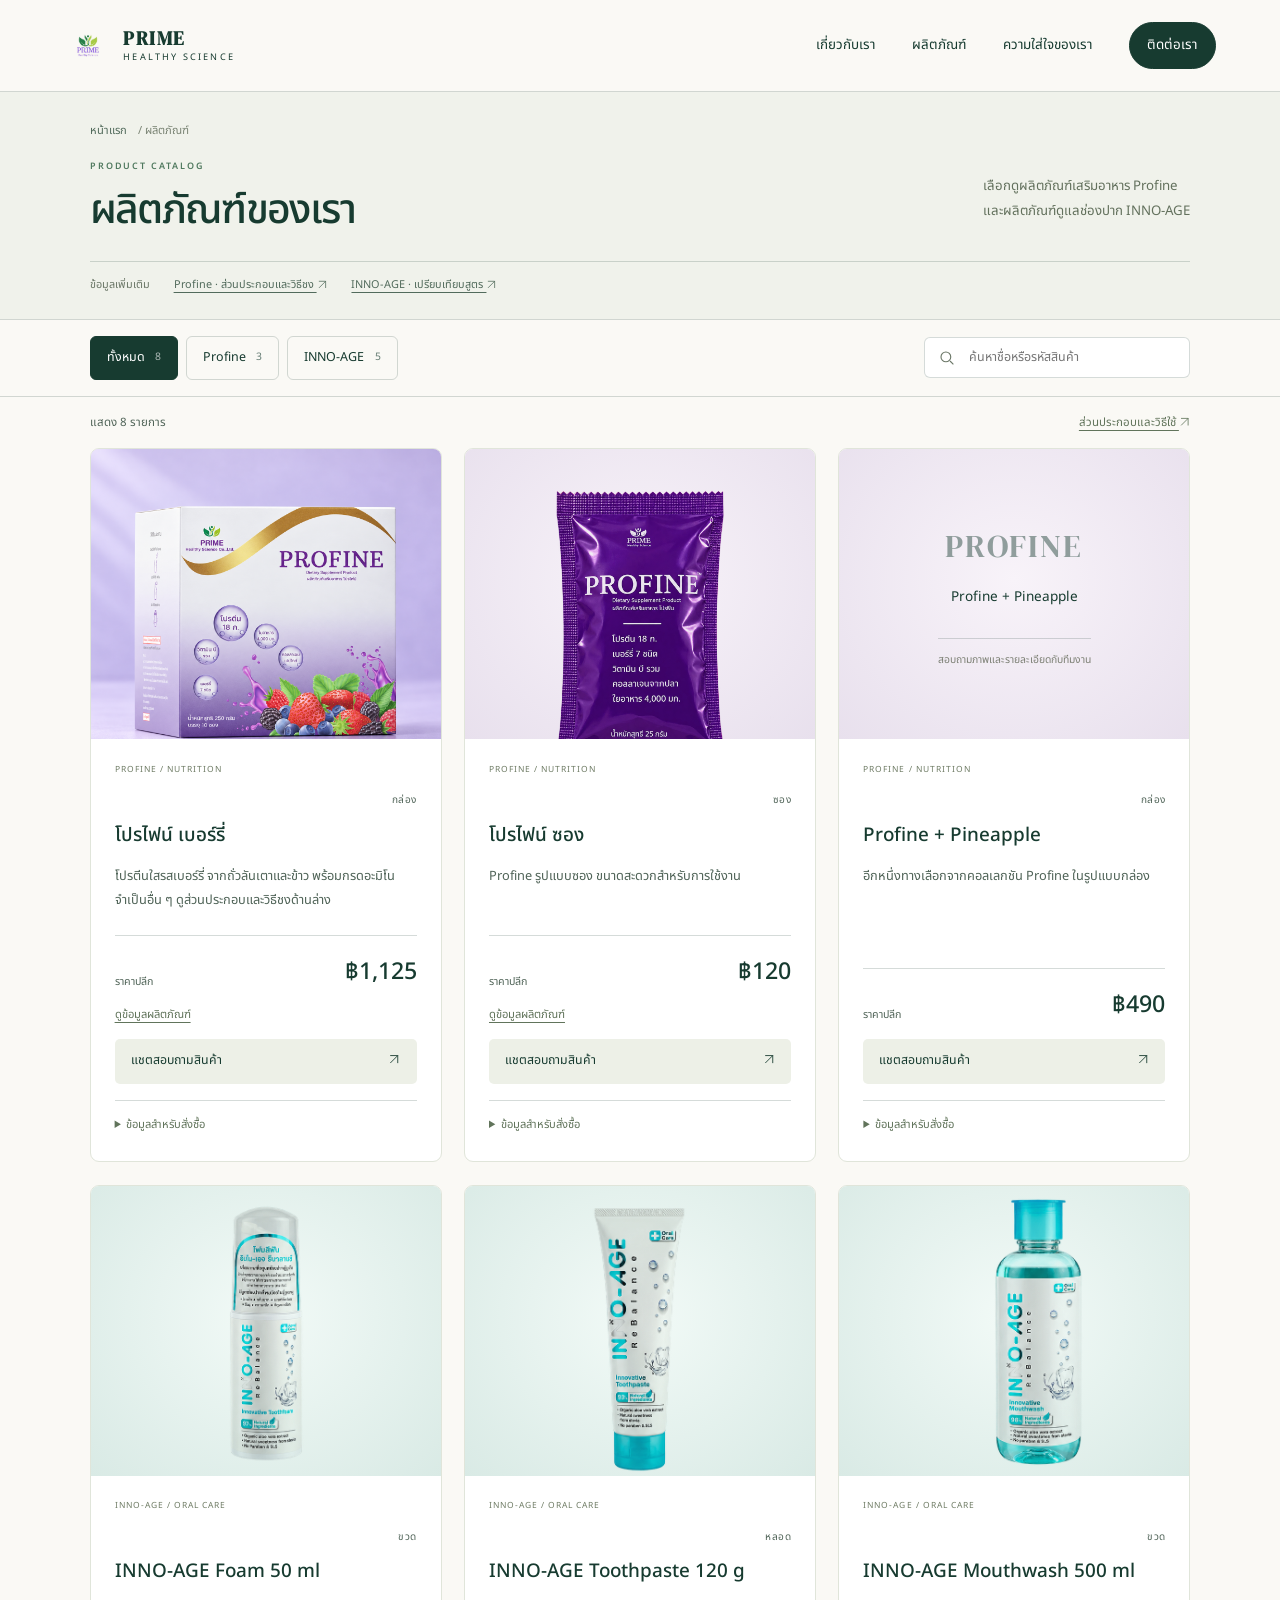
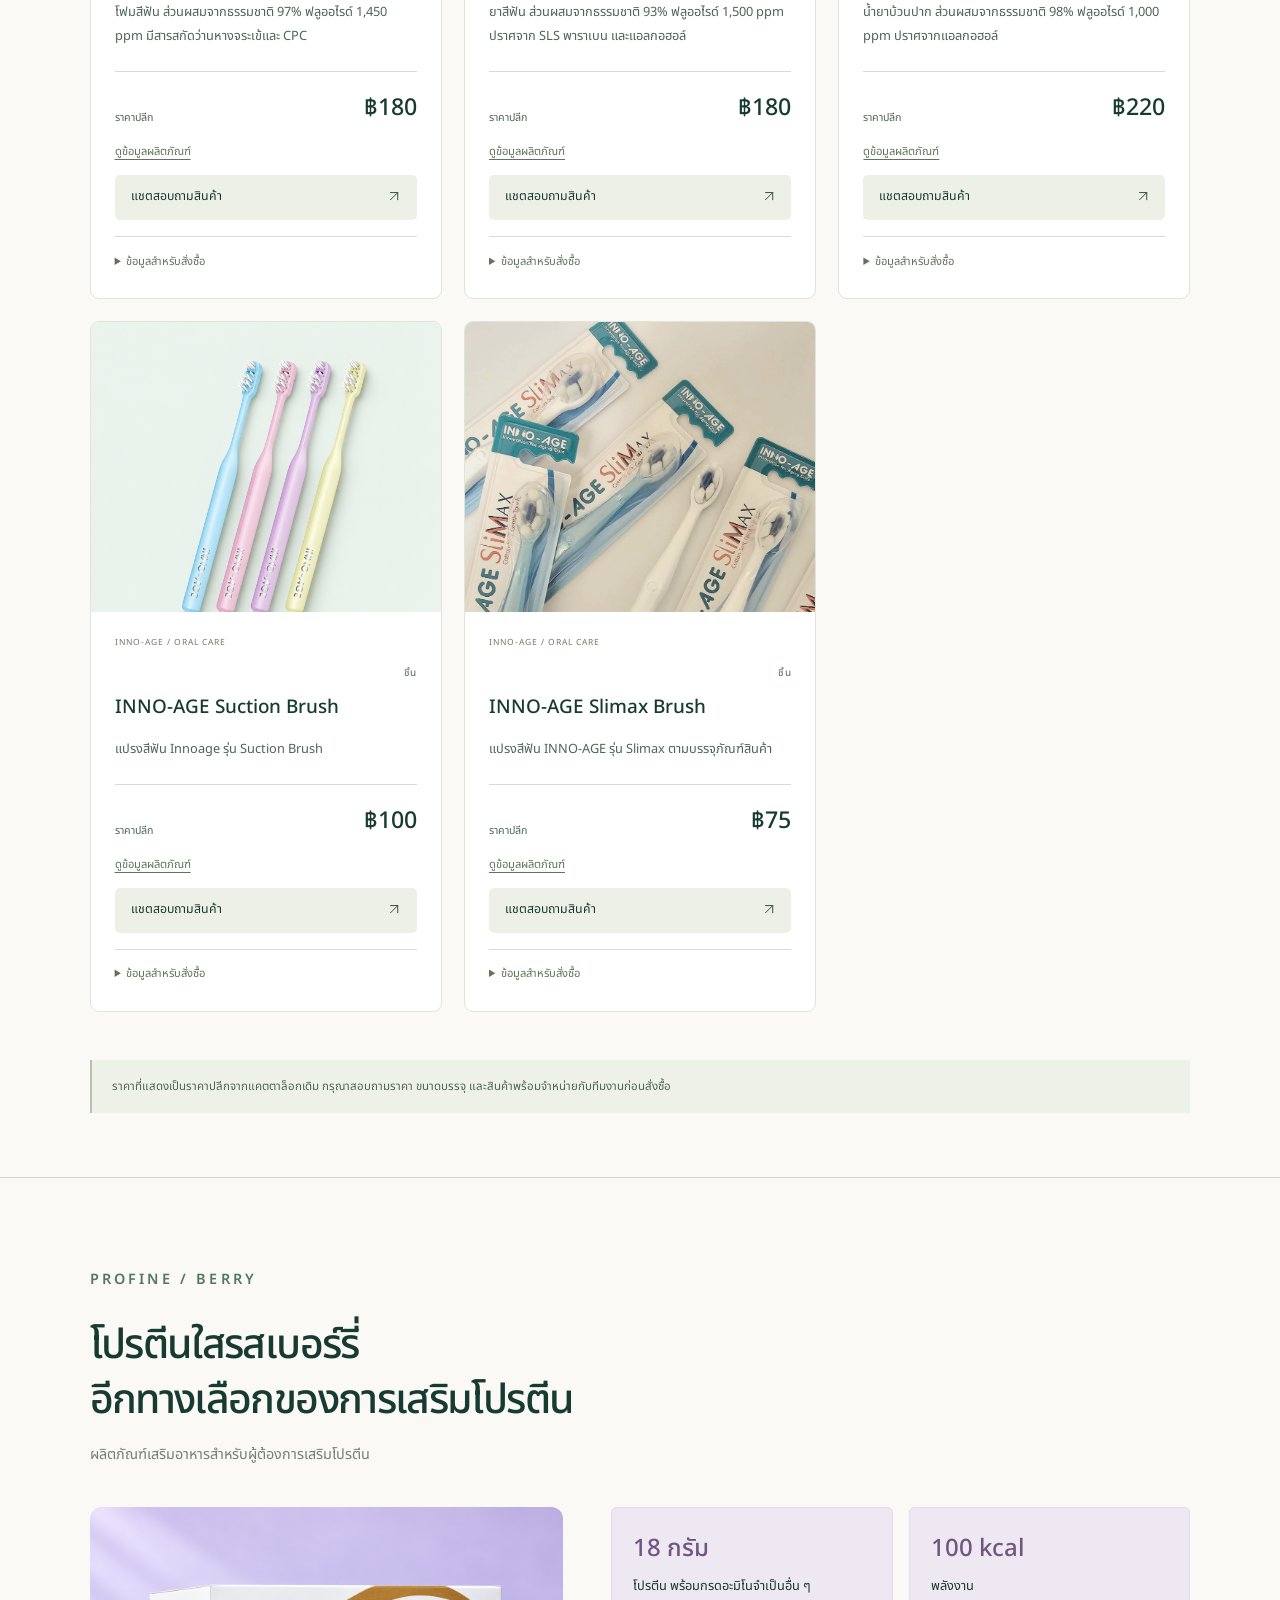
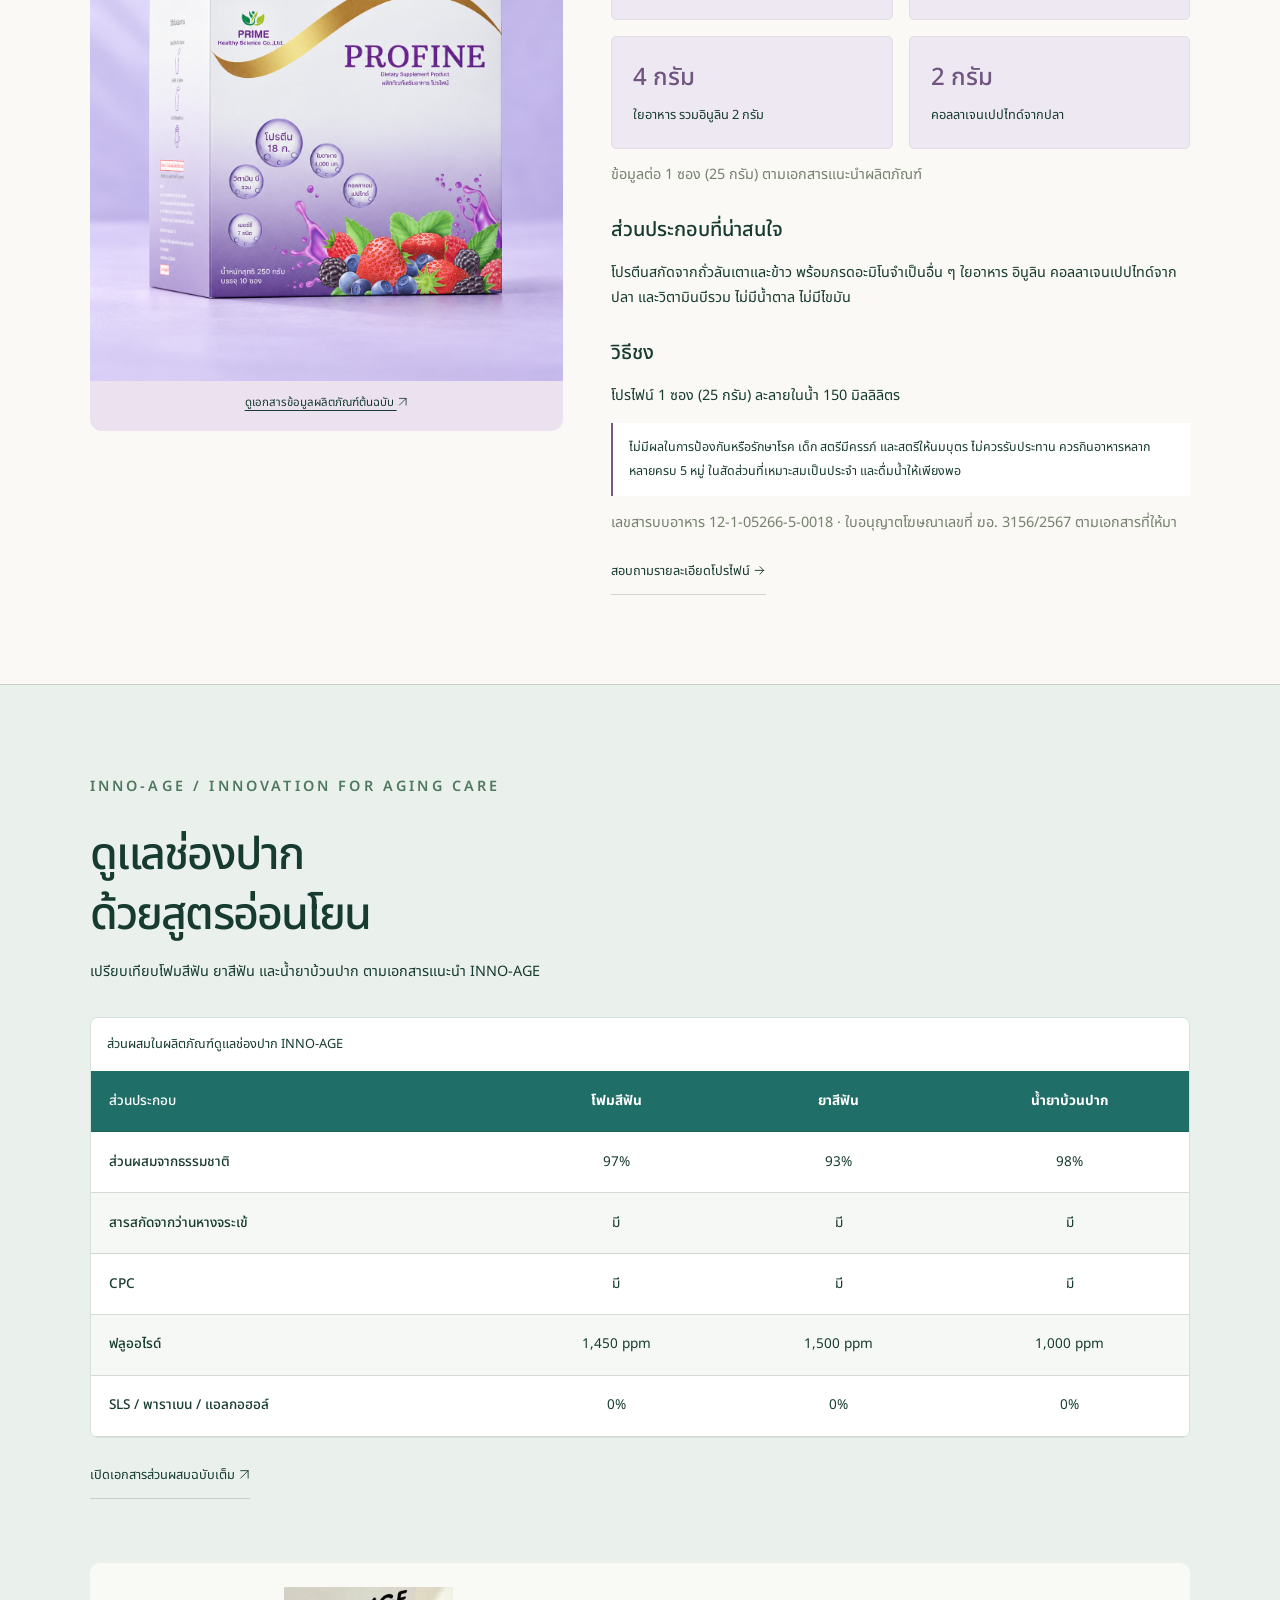
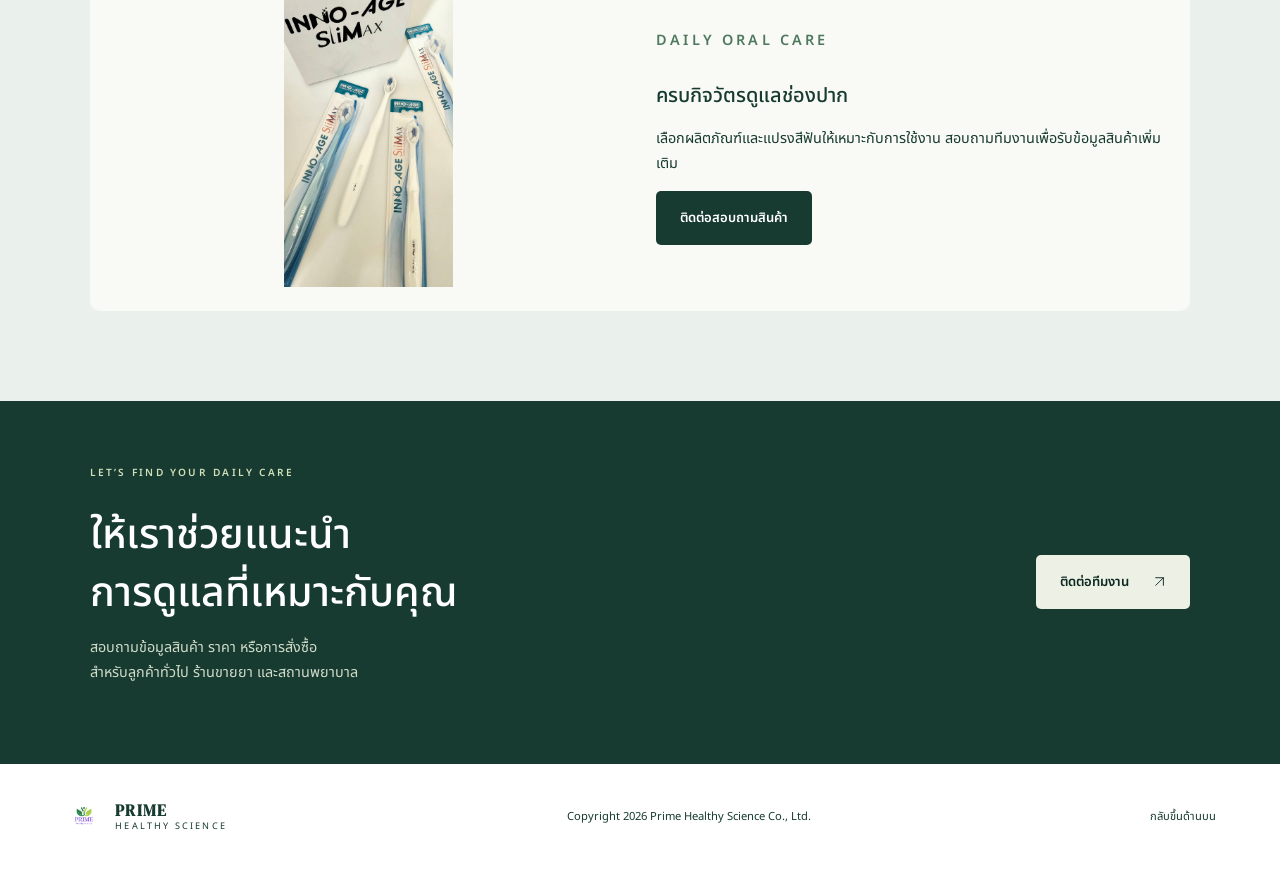
==== products.html @ a835ac8c "Publish Prime Healthy Science static website" ====
<!DOCTYPE html>

<html lang="th"><head><meta charset="utf-8"/><meta content="width=device-width,initial-scale=1" name="viewport"/><meta content="แคตตาล็อกผลิตภัณฑ์ Prime Healthy Science รวม Profine และผลิตภัณฑ์ดูแลช่องปาก Innoage พร้อมราคาปลีก" name="description"/><meta content="index, follow, max-image-preview:large" name="robots"/><meta content="Prime Healthy Science Co., Ltd." name="author"/><meta content="#173b30" name="theme-color"/><meta content="website" property="og:type"/><meta content="th_TH" property="og:locale"/><meta content="Prime Healthy Science" property="og:site_name"/><meta content="ผลิตภัณฑ์ Profine และ Innoage | Prime Healthy Science" property="og:title"/><meta content="เลือกชมผลิตภัณฑ์ Prime Healthy Science ครบทั้งกลุ่มดูแลสุขภาพ Profine และกลุ่มดูแลช่องปาก Innoage" property="og:description"/><meta content="summary" name="twitter:card"/><meta content="ผลิตภัณฑ์ | Prime Healthy Science" name="twitter:title"/><meta content="แคตตาล็อกผลิตภัณฑ์ Profine และ Innoage พร้อมราคาปลีก" name="twitter:description"/><title>ผลิตภัณฑ์ Profine และ Innoage | Prime Healthy Science</title><link href="assets/logo.jpg" rel="icon" type="image/jpeg"/><link href="https://fonts.googleapis.com" rel="preconnect"/><link crossorigin="" href="https://fonts.gstatic.com" rel="preconnect"/><link href="https://fonts.googleapis.com/css2?family=DM+Serif+Display&amp;family=Noto+Sans+Thai:wght@300;400;500;600;700&amp;display=swap" rel="stylesheet"/><link href="styles.css" rel="stylesheet"/><link href="catalog.css" rel="stylesheet"/><link href="content.css" rel="stylesheet"/><script type="application/ld+json">{"@context":"https://schema.org","@type":"ItemList","name":"ผลิตภัณฑ์ Prime Healthy Science","numberOfItems":8,"itemListElement":[{"@type":"ListItem","position":1,"item":{"@type":"Product","name":"โปรไฟน์ เบอร์รี่ / Profine Berry","sku":"PRO001","brand":{"@type":"Brand","name":"Profine"},"offers":{"@type":"Offer","priceCurrency":"THB","price":"1125"}}},{"@type":"ListItem","position":2,"item":{"@type":"Product","name":"โปรไฟน์ ซอง / Profine Sachet","sku":"PRO002","brand":{"@type":"Brand","name":"Profine"},"offers":{"@type":"Offer","priceCurrency":"THB","price":"120"}}},{"@type":"ListItem","position":3,"item":{"@type":"Product","name":"Profine + Pineapple","sku":"PR003","brand":{"@type":"Brand","name":"Profine"},"offers":{"@type":"Offer","priceCurrency":"THB","price":"490"}}},{"@type":"ListItem","position":4,"item":{"@type":"Product","name":"Innoage Foam 50 ml","sku":"INNO01","brand":{"@type":"Brand","name":"Innoage"},"offers":{"@type":"Offer","priceCurrency":"THB","price":"180"}}},{"@type":"ListItem","position":5,"item":{"@type":"Product","name":"Innoage Toothpaste 120 g","sku":"INNO02","brand":{"@type":"Brand","name":"Innoage"},"offers":{"@type":"Offer","priceCurrency":"THB","price":"180"}}},{"@type":"ListItem","position":6,"item":{"@type":"Product","name":"Innoage Mouthwash 500 ml","sku":"INNO03","brand":{"@type":"Brand","name":"Innoage"},"offers":{"@type":"Offer","priceCurrency":"THB","price":"220"}}},{"@type":"ListItem","position":7,"item":{"@type":"Product","name":"Innoage Suction Brush","sku":"INNO04","brand":{"@type":"Brand","name":"Innoage"},"offers":{"@type":"Offer","priceCurrency":"THB","price":"100"}}},{"@type":"ListItem","position":8,"item":{"@type":"Product","name":"Innoage Slimmax Brush","sku":"INNO05","brand":{"@type":"Brand","name":"Innoage"},"offers":{"@type":"Offer","priceCurrency":"THB","price":"75"}}}]}</script><link href="accessibility.css" rel="stylesheet"/><noscript><style>@media(max-width:950px){.site-header{height:auto;position:relative;flex-wrap:wrap;background:var(--ink-2);padding-top:1rem;padding-bottom:1rem}.site-header nav{display:flex;position:static;flex-wrap:wrap;width:100%;gap:1rem;padding:1rem 0;background:none}.menu-button{display:none}}</style></noscript><link href="products-page.css" rel="stylesheet"/></head>
<body class="catalog-page"><a class="skip-link" href="#main">ข้ามไปยังเนื้อหา</a><header class="site-header" id="top"><a aria-label="Prime Healthy Science หน้าแรก" class="brand" href="index.html"><img alt="" height="56" src="assets/logo.jpg" width="56"/><span><strong>PRIME</strong><small>Healthy Science</small></span></a><button aria-controls="main-nav" aria-expanded="false" class="menu-button" type="button"><span></span><span></span><span></span><span class="sr-only">เปิดเมนู</span></button><nav aria-label="เมนูหลัก" id="main-nav"><a href="index.html#about">เกี่ยวกับเรา</a><a aria-current="page" href="products.html">ผลิตภัณฑ์</a><a href="index.html#standards">ความใส่ใจของเรา</a><a class="nav-cta" href="index.html#contact">ติดต่อเรา</a></nav></header>
<main id="main"><section class="catalog-hero catalog-header"><a class="catalog-breadcrumb" href="index.html">หน้าแรก <span>/ ผลิตภัณฑ์</span></a><div class="catalog-title-row"><div><p class="eyebrow green">PRODUCT CATALOG</p><h1>ผลิตภัณฑ์ของเรา</h1></div><p class="catalog-header-description">เลือกดูผลิตภัณฑ์เสริมอาหาร Profine<br/>และผลิตภัณฑ์ดูแลช่องปาก INNO-AGE</p></div><div class="catalog-quick-links"><span>ข้อมูลเพิ่มเติม</span><a href="#profine-details">Profine · ส่วนประกอบและวิธีชง <svg aria-hidden="true" class="ui-icon" fill="none" focusable="false" height="18" stroke="currentColor" stroke-linecap="round" stroke-linejoin="round" stroke-width="1.7" viewbox="0 0 24 24" width="18"><path d="M5 19 19 5M5 5h14v14"></path></svg></a><a href="#oral-details">INNO-AGE · เปรียบเทียบสูตร <svg aria-hidden="true" class="ui-icon" fill="none" focusable="false" height="18" stroke="currentColor" stroke-linecap="round" stroke-linejoin="round" stroke-width="1.7" viewbox="0 0 24 24" width="18"><path d="M5 19 19 5M5 5h14v14"></path></svg></a></div></section>
<div aria-label="ตัวกรองสินค้า" class="catalog-tools" id="catalog" role="region"><div aria-label="เลือกกลุ่มผลิตภัณฑ์" class="filters"><button aria-pressed="true" class="filter active" data-filter="all" type="button">ทั้งหมด <span>8</span></button><button aria-pressed="false" class="filter" data-filter="wellness" type="button">Profine <span>3</span></button><button aria-pressed="false" class="filter" data-filter="oral" type="button">INNO-AGE <span>5</span></button></div><label class="catalog-search"><span class="sr-only">ค้นหาชื่อสินค้าหรือรหัสสินค้า</span><svg aria-hidden="true" fill="none" height="18" stroke="currentColor" stroke-width="1.5" viewbox="0 0 24 24" width="18"><circle cx="10.5" cy="10.5" r="6.5"></circle><path d="m16 16 4.5 4.5"></path></svg><input autocomplete="off" id="product-search" placeholder="ค้นหาชื่อหรือรหัสสินค้า" type="search"/></label></div><p class="catalog-results"><span aria-atomic="true" aria-live="polite" class="product-count">แสดง 8 รายการ</span><a href="#profine-details">ส่วนประกอบและวิธีใช้ <svg aria-hidden="true" class="ui-icon" fill="none" focusable="false" height="18" stroke="currentColor" stroke-linecap="round" stroke-linejoin="round" stroke-width="1.7" viewbox="0 0 24 24" width="18"><path d="M5 19 19 5M5 5h14v14"></path></svg></a></p>
<section aria-label="รายการสินค้า" class="catalog-grid" id="product-list"><article class="product-card reveal" data-category="wellness" data-search="PRO001 โปรไฟน์ เบอร์รี่ โปรตีนใสรสเบอร์รี่ จากถั่วลันเตาและข้าว พร้อมกรดอะมิโนจำเป็นอื่น ๆ ดูส่วนประกอบและวิธีชงด้านล่าง โปรไฟน์ เบอร์รี่"><div class="catalog-visual profine-box-photo"><img alt="กล่องโปรไฟน์รสเบอร์รี่" height="1254" loading="lazy" src="assets/profine-editorial-v3.png" width="1254"/></div><div class="product-info"><p class="product-family">PROFINE / NUTRITION</p><div class="product-meta"><span>กล่อง</span></div><h2>โปรไฟน์ เบอร์รี่</h2><p>โปรตีนใสรสเบอร์รี่ จากถั่วลันเตาและข้าว พร้อมกรดอะมิโนจำเป็นอื่น ๆ ดูส่วนประกอบและวิธีชงด้านล่าง</p><div class="product-bottom"><span>ราคาปลีก</span><strong>฿1,125</strong></div><a aria-label="ดูข้อมูล โปรไฟน์ เบอร์รี่" class="product-details-link" href="#profine-details">ดูข้อมูลผลิตภัณฑ์</a><a aria-label="แชตสอบถาม โปรไฟน์ เบอร์รี่ เปิดในแท็บใหม่" class="product-inquiry" href="https://m.me/61555397284575?ref=PRO001" rel="noopener noreferrer" target="_blank">แชตสอบถามสินค้า<span aria-hidden="true"><svg aria-hidden="true" class="ui-icon" fill="none" focusable="false" height="18" stroke="currentColor" stroke-linecap="round" stroke-linejoin="round" stroke-width="1.7" viewbox="0 0 24 24" width="18"><path d="M5 19 19 5M5 5h14v14"></path></svg></span></a><details class="product-order-reference"><summary>ข้อมูลสำหรับสั่งซื้อ</summary><p>รหัสสินค้า: <strong>PRO001</strong></p></details></div></article>
<article class="product-card reveal" data-category="wellness" data-search="PRO002 โปรไฟน์ ซอง Profine รูปแบบซอง ขนาดสะดวกสำหรับการใช้งาน โปรไฟน์ เบอร์รี่"><div class="catalog-visual sachet-photo"><img alt="โปรไฟน์รสเบอร์รี่ แบบซองสีม่วง" decoding="async" height="1254" loading="lazy" src="assets/profine-sachet-v1.png" width="1254"/></div><div class="product-info"><p class="product-family">PROFINE / NUTRITION</p><div class="product-meta"><span>ซอง</span></div><h2>โปรไฟน์ ซอง</h2><p>Profine รูปแบบซอง ขนาดสะดวกสำหรับการใช้งาน</p><div class="product-bottom"><span>ราคาปลีก</span><strong>฿120</strong></div><a aria-label="ดูข้อมูล โปรไฟน์ ซอง" class="product-details-link" href="#profine-details">ดูข้อมูลผลิตภัณฑ์</a><a aria-label="แชตสอบถาม โปรไฟน์ ซอง เปิดในแท็บใหม่" class="product-inquiry" href="https://m.me/61555397284575?ref=PRO002" rel="noopener noreferrer" target="_blank">แชตสอบถามสินค้า<span aria-hidden="true"><svg aria-hidden="true" class="ui-icon" fill="none" focusable="false" height="18" stroke="currentColor" stroke-linecap="round" stroke-linejoin="round" stroke-width="1.7" viewbox="0 0 24 24" width="18"><path d="M5 19 19 5M5 5h14v14"></path></svg></span></a><details class="product-order-reference"><summary>ข้อมูลสำหรับสั่งซื้อ</summary><p>รหัสสินค้า: <strong>PRO002</strong></p></details></div></article>
<article class="product-card reveal" data-category="wellness" data-search="PR003 Profine + Pineapple อีกหนึ่งทางเลือกจากคอลเลกชัน Profine ในรูปแบบกล่อง โปรไฟน์ เบอร์รี่"><div class="catalog-visual unpictured berry-stage"><span class="unpictured-brand">PROFINE</span><span class="unpictured-name">Profine + Pineapple</span><span class="unpictured-note">สอบถามภาพและรายละเอียดกับทีมงาน</span></div><div class="product-info"><p class="product-family">PROFINE / NUTRITION</p><div class="product-meta"><span>กล่อง</span></div><h2>Profine + Pineapple</h2><p>อีกหนึ่งทางเลือกจากคอลเลกชัน Profine ในรูปแบบกล่อง</p><div class="product-bottom"><span>ราคาปลีก</span><strong>฿490</strong></div><a aria-label="แชตสอบถาม Profine + Pineapple เปิดในแท็บใหม่" class="product-inquiry" href="https://m.me/61555397284575?ref=PR003" rel="noopener noreferrer" target="_blank">แชตสอบถามสินค้า<span aria-hidden="true"><svg aria-hidden="true" class="ui-icon" fill="none" focusable="false" height="18" stroke="currentColor" stroke-linecap="round" stroke-linejoin="round" stroke-width="1.7" viewbox="0 0 24 24" width="18"><path d="M5 19 19 5M5 5h14v14"></path></svg></span></a><details class="product-order-reference"><summary>ข้อมูลสำหรับสั่งซื้อ</summary><p>รหัสสินค้า: <strong>PR003</strong></p></details></div></article>
<article class="product-card reveal" data-category="oral" data-search="INNO01 INNO-AGE Foam 50 ml โฟมสีฟัน ส่วนผสมจากธรรมชาติ 97% ฟลูออไรด์ 1,450 ppm มีสารสกัดว่านหางจระเข้และ CPC อินโน เอจ ดูแลช่องปาก"><div class="catalog-visual clean-product oral-stage"><div aria-label="INNO-AGE Foam 50 ml" class="sheet-product sheet-foam" role="img"></div></div><div class="product-info"><p class="product-family">INNO-AGE / ORAL CARE</p><div class="product-meta"><span>ขวด</span></div><h2>INNO-AGE Foam 50 ml</h2><p>โฟมสีฟัน ส่วนผสมจากธรรมชาติ 97% ฟลูออไรด์ 1,450 ppm มีสารสกัดว่านหางจระเข้และ CPC</p><div class="product-bottom"><span>ราคาปลีก</span><strong>฿180</strong></div><a aria-label="ดูข้อมูล INNO-AGE Foam 50 ml" class="product-details-link" href="#oral-details">ดูข้อมูลผลิตภัณฑ์</a><a aria-label="แชตสอบถาม INNO-AGE Foam 50 ml เปิดในแท็บใหม่" class="product-inquiry" href="https://m.me/61555397284575?ref=INNO01" rel="noopener noreferrer" target="_blank">แชตสอบถามสินค้า<span aria-hidden="true"><svg aria-hidden="true" class="ui-icon" fill="none" focusable="false" height="18" stroke="currentColor" stroke-linecap="round" stroke-linejoin="round" stroke-width="1.7" viewbox="0 0 24 24" width="18"><path d="M5 19 19 5M5 5h14v14"></path></svg></span></a><details class="product-order-reference"><summary>ข้อมูลสำหรับสั่งซื้อ</summary><p>รหัสสินค้า: <strong>INNO01</strong></p></details></div></article>
<article class="product-card reveal" data-category="oral" data-search="INNO02 INNO-AGE Toothpaste 120 g ยาสีฟัน ส่วนผสมจากธรรมชาติ 93% ฟลูออไรด์ 1,500 ppm ปราศจาก SLS พาราเบน และแอลกอฮอล์ อินโน เอจ ดูแลช่องปาก"><div class="catalog-visual clean-product oral-stage"><div aria-label="INNO-AGE Toothpaste 120 g" class="sheet-product sheet-toothpaste" role="img"></div></div><div class="product-info"><p class="product-family">INNO-AGE / ORAL CARE</p><div class="product-meta"><span>หลอด</span></div><h2>INNO-AGE Toothpaste 120 g</h2><p>ยาสีฟัน ส่วนผสมจากธรรมชาติ 93% ฟลูออไรด์ 1,500 ppm ปราศจาก SLS พาราเบน และแอลกอฮอล์</p><div class="product-bottom"><span>ราคาปลีก</span><strong>฿180</strong></div><a aria-label="ดูข้อมูล INNO-AGE Toothpaste 120 g" class="product-details-link" href="#oral-details">ดูข้อมูลผลิตภัณฑ์</a><a aria-label="แชตสอบถาม INNO-AGE Toothpaste 120 g เปิดในแท็บใหม่" class="product-inquiry" href="https://m.me/61555397284575?ref=INNO02" rel="noopener noreferrer" target="_blank">แชตสอบถามสินค้า<span aria-hidden="true"><svg aria-hidden="true" class="ui-icon" fill="none" focusable="false" height="18" stroke="currentColor" stroke-linecap="round" stroke-linejoin="round" stroke-width="1.7" viewbox="0 0 24 24" width="18"><path d="M5 19 19 5M5 5h14v14"></path></svg></span></a><details class="product-order-reference"><summary>ข้อมูลสำหรับสั่งซื้อ</summary><p>รหัสสินค้า: <strong>INNO02</strong></p></details></div></article>
<article class="product-card reveal" data-category="oral" data-search="INNO03 INNO-AGE Mouthwash 500 ml น้ำยาบ้วนปาก ส่วนผสมจากธรรมชาติ 98% ฟลูออไรด์ 1,000 ppm ปราศจากแอลกอฮอล์ อินโน เอจ ดูแลช่องปาก"><div class="catalog-visual clean-product oral-stage"><div aria-label="INNO-AGE Mouthwash 500 ml" class="sheet-product sheet-mouthwash" role="img"></div></div><div class="product-info"><p class="product-family">INNO-AGE / ORAL CARE</p><div class="product-meta"><span>ขวด</span></div><h2>INNO-AGE Mouthwash 500 ml</h2><p>น้ำยาบ้วนปาก ส่วนผสมจากธรรมชาติ 98% ฟลูออไรด์ 1,000 ppm ปราศจากแอลกอฮอล์</p><div class="product-bottom"><span>ราคาปลีก</span><strong>฿220</strong></div><a aria-label="ดูข้อมูล INNO-AGE Mouthwash 500 ml" class="product-details-link" href="#oral-details">ดูข้อมูลผลิตภัณฑ์</a><a aria-label="แชตสอบถาม INNO-AGE Mouthwash 500 ml เปิดในแท็บใหม่" class="product-inquiry" href="https://m.me/61555397284575?ref=INNO03" rel="noopener noreferrer" target="_blank">แชตสอบถามสินค้า<span aria-hidden="true"><svg aria-hidden="true" class="ui-icon" fill="none" focusable="false" height="18" stroke="currentColor" stroke-linecap="round" stroke-linejoin="round" stroke-width="1.7" viewbox="0 0 24 24" width="18"><path d="M5 19 19 5M5 5h14v14"></path></svg></span></a><details class="product-order-reference"><summary>ข้อมูลสำหรับสั่งซื้อ</summary><p>รหัสสินค้า: <strong>INNO03</strong></p></details></div></article>
<article class="product-card reveal" data-category="oral" data-search="INNO04 Innoage Suction Brush แปรงสีฟัน Innoage รุ่น Suction Brush อินโน เอจ ดูแลช่องปาก"><div class="catalog-visual suction-photo"><img alt="แปรงสีฟัน INNO-AGE Suction Brush สีฟ้า ชมพู ม่วง และเหลือง" decoding="async" height="1254" loading="lazy" src="assets/innoage-suction-toothbrush-v3.png" width="1254"/></div><div class="product-info"><p class="product-family">INNO-AGE / ORAL CARE</p><div class="product-meta"><span>ชิ้น</span></div><h2>INNO-AGE Suction Brush</h2><p>แปรงสีฟัน Innoage รุ่น Suction Brush</p><div class="product-bottom"><span>ราคาปลีก</span><strong>฿100</strong></div><a aria-label="ดูข้อมูล Innoage Suction Brush" class="product-details-link" href="#oral-details">ดูข้อมูลผลิตภัณฑ์</a><a aria-label="แชตสอบถาม INNO-AGE Suction Brush เปิดในแท็บใหม่" class="product-inquiry" href="https://m.me/61555397284575?ref=INNO04" rel="noopener noreferrer" target="_blank">แชตสอบถามสินค้า<span aria-hidden="true"><svg aria-hidden="true" class="ui-icon" fill="none" focusable="false" height="18" stroke="currentColor" stroke-linecap="round" stroke-linejoin="round" stroke-width="1.7" viewbox="0 0 24 24" width="18"><path d="M5 19 19 5M5 5h14v14"></path></svg></span></a><details class="product-order-reference"><summary>ข้อมูลสำหรับสั่งซื้อ</summary><p>รหัสสินค้า: <strong>INNO04</strong></p></details></div></article>
<article class="product-card reveal" data-category="oral" data-search="INNO05 INNO-AGE Slimax Brush แปรงสีฟัน INNO-AGE รุ่น Slimax ตามบรรจุภัณฑ์สินค้า อินโน เอจ ดูแลช่องปาก"><div class="catalog-visual brush-photo"><img alt="บรรจุภัณฑ์แปรงสีฟัน INNO-AGE Slimax" loading="lazy" src="assets/5993.jpg"/></div><div class="product-info"><p class="product-family">INNO-AGE / ORAL CARE</p><div class="product-meta"><span>ชิ้น</span></div><h2 id="slimax">INNO-AGE Slimax Brush</h2><p>แปรงสีฟัน INNO-AGE รุ่น Slimax ตามบรรจุภัณฑ์สินค้า</p><div class="product-bottom"><span>ราคาปลีก</span><strong>฿75</strong></div><a aria-label="ดูข้อมูล INNO-AGE Slimax Brush" class="product-details-link" href="#oral-details">ดูข้อมูลผลิตภัณฑ์</a><a aria-label="แชตสอบถาม INNO-AGE Slimax Brush เปิดในแท็บใหม่" class="product-inquiry" href="https://m.me/61555397284575?ref=INNO05" rel="noopener noreferrer" target="_blank">แชตสอบถามสินค้า<span aria-hidden="true"><svg aria-hidden="true" class="ui-icon" fill="none" focusable="false" height="18" stroke="currentColor" stroke-linecap="round" stroke-linejoin="round" stroke-width="1.7" viewbox="0 0 24 24" width="18"><path d="M5 19 19 5M5 5h14v14"></path></svg></span></a><details class="product-order-reference"><summary>ข้อมูลสำหรับสั่งซื้อ</summary><p>รหัสสินค้า: <strong>INNO05</strong></p></details></div></article></section><div class="catalog-empty" hidden=""><h2>ไม่พบสินค้าที่ค้นหา</h2><p>ลองค้นหาด้วยชื่อสินค้า รหัสสินค้า หรือเลือกกลุ่มอื่น</p><button class="button primary" id="reset-products" type="button">ดูสินค้าทั้งหมด</button></div><p class="catalog-note">ราคาที่แสดงเป็นราคาปลีกจากแคตตาล็อกเดิม กรุณาสอบถามราคา ขนาดบรรจุ และสินค้าพร้อมจำหน่ายกับทีมงานก่อนสั่งซื้อ</p><section class="product-detail section" id="profine-details"><div class="detail-heading"><p class="eyebrow green">PROFINE / BERRY</p><h2>โปรตีนใสรสเบอร์รี่<br/>อีกทางเลือกของการเสริมโปรตีน</h2><p>ผลิตภัณฑ์เสริมอาหารสำหรับผู้ต้องการเสริมโปรตีน</p></div><div class="detail-layout"><div class="detail-product-art berry-stage"><img alt="กล่องโปรไฟน์รสเบอร์รี่" height="1254" loading="lazy" src="assets/profine-editorial-v3.png" width="1254"/><a href="assets/587921.jpg" rel="noopener" target="_blank">ดูเอกสารข้อมูลผลิตภัณฑ์ต้นฉบับ <svg aria-hidden="true" class="ui-icon" fill="none" focusable="false" height="18" stroke="currentColor" stroke-linecap="round" stroke-linejoin="round" stroke-width="1.7" viewbox="0 0 24 24" width="18"><path d="M5 19 19 5M5 5h14v14"></path></svg></a></div><div><div class="nutrition-grid"><div><strong>18 กรัม</strong><span>โปรตีน พร้อมกรดอะมิโนจำเป็นอื่น ๆ</span></div><div><strong>100 kcal</strong><span>พลังงาน</span></div><div><strong>4 กรัม</strong><span>ใยอาหาร รวมอินูลิน 2 กรัม</span></div><div><strong>2 กรัม</strong><span>คอลลาเจนเปปไทด์จากปลา</span></div></div><p class="detail-caption">ข้อมูลต่อ 1 ซอง (25 กรัม) ตามเอกสารแนะนำผลิตภัณฑ์</p><h3>ส่วนประกอบที่น่าสนใจ</h3><p>โปรตีนสกัดจากถั่วลันเตาและข้าว พร้อมกรดอะมิโนจำเป็นอื่น ๆ ใยอาหาร อินูลิน คอลลาเจนเปปไทด์จากปลา และวิตามินบีรวม ไม่มีน้ำตาล ไม่มีไขมัน</p><h3>วิธีชง</h3><p>โปรไฟน์ 1 ซอง (25 กรัม) ละลายในน้ำ 150 มิลลิลิตร</p><p class="product-warning">ไม่มีผลในการป้องกันหรือรักษาโรค เด็ก สตรีมีครรภ์ และสตรีให้นมบุตร ไม่ควรรับประทาน ควรกินอาหารหลากหลายครบ 5 หมู่ ในสัดส่วนที่เหมาะสมเป็นประจำ และดื่มน้ำให้เพียงพอ</p><p class="detail-caption">เลขสารบบอาหาร 12-1-05266-5-0018 · ใบอนุญาตโฆษณาเลขที่ ฆอ. 3156/2567 ตามเอกสารที่ให้มา</p><a class="text-link" href="https://m.me/61555397284575" rel="noopener noreferrer" target="_blank">สอบถามรายละเอียดโปรไฟน์ <svg aria-hidden="true" class="ui-icon" fill="none" focusable="false" height="18" stroke="currentColor" stroke-linecap="round" stroke-linejoin="round" stroke-width="1.7" viewbox="0 0 24 24" width="18"><path d="M4 12h16M13 5l7 7-7 7"></path></svg></a></div></div></section>
<section class="product-detail oral-detail section" id="oral-details"><p class="eyebrow green">INNO-AGE / INNOVATION FOR AGING CARE</p><h2>ดูแลช่องปาก<br/>ด้วยสูตรอ่อนโยน</h2><p>เปรียบเทียบโฟมสีฟัน ยาสีฟัน และน้ำยาบ้วนปาก ตามเอกสารแนะนำ INNO-AGE</p><div aria-label="ตารางเปรียบเทียบส่วนผสม INNO-AGE เลื่อนแนวนอนได้" class="table-scroll" role="region" tabindex="0"><table><caption>ส่วนผสมในผลิตภัณฑ์ดูแลช่องปาก INNO-AGE</caption><thead><tr><th scope="col">ส่วนประกอบ</th><th scope="col">โฟมสีฟัน</th><th scope="col">ยาสีฟัน</th><th scope="col">น้ำยาบ้วนปาก</th></tr></thead><tbody><tr><th scope="row">ส่วนผสมจากธรรมชาติ</th><td>97%</td><td>93%</td><td>98%</td></tr><tr><th scope="row">สารสกัดจากว่านหางจระเข้</th><td>มี</td><td>มี</td><td>มี</td></tr><tr><th scope="row">CPC</th><td>มี</td><td>มี</td><td>มี</td></tr><tr><th scope="row">ฟลูออไรด์</th><td>1,450 ppm</td><td>1,500 ppm</td><td>1,000 ppm</td></tr><tr><th scope="row">SLS / พาราเบน / แอลกอฮอล์</th><td>0%</td><td>0%</td><td>0%</td></tr></tbody></table></div><a class="text-link" href="assets/589999.jpg" rel="noopener" target="_blank">เปิดเอกสารส่วนผสมฉบับเต็ม <svg aria-hidden="true" class="ui-icon" fill="none" focusable="false" height="18" stroke="currentColor" stroke-linecap="round" stroke-linejoin="round" stroke-width="1.7" viewbox="0 0 24 24" width="18"><path d="M5 19 19 5M5 5h14v14"></path></svg></a><div class="brush-gallery"><img alt="แปรงสีฟัน INNO-AGE Slimax" loading="lazy" src="assets/5992.jpg"/><div><p class="eyebrow green">DAILY ORAL CARE</p><h3>ครบกิจวัตรดูแลช่องปาก</h3><p>เลือกผลิตภัณฑ์และแปรงสีฟันให้เหมาะกับการใช้งาน สอบถามทีมงานเพื่อรับข้อมูลสินค้าเพิ่มเติม</p><a class="button primary" href="https://m.me/61555397284575" rel="noopener noreferrer" target="_blank">ติดต่อสอบถามสินค้า</a></div></div></section><section class="catalog-help"><div><p class="eyebrow light">LET’S FIND YOUR DAILY CARE</p><h2>ให้เราช่วยแนะนำ<br/>การดูแลที่เหมาะกับคุณ</h2><p>สอบถามข้อมูลสินค้า ราคา หรือการสั่งซื้อ<br/>สำหรับลูกค้าทั่วไป ร้านขายยา และสถานพยาบาล</p></div><a class="button pale" href="https://m.me/61555397284575" rel="noopener noreferrer" target="_blank">ติดต่อทีมงาน <span aria-hidden="true"><svg aria-hidden="true" class="ui-icon" fill="none" focusable="false" height="18" stroke="currentColor" stroke-linecap="round" stroke-linejoin="round" stroke-width="1.7" viewbox="0 0 24 24" width="18"><path d="M5 19 19 5M5 5h14v14"></path></svg></span></a></section></main>
<footer><a class="brand footer-brand" href="index.html"><img alt="" height="48" src="assets/logo.jpg" width="48"/><span><strong>PRIME</strong><small>Healthy Science</small></span></a><p>Copyright <span id="year"></span> Prime Healthy Science Co., Ltd.</p><a href="#top">กลับขึ้นด้านบน</a></footer><script src="script.js"></script><script src="products.js"></script></body></html>
---- styles.css ----
:root{--ink:#173b30;--ink-2:#0d2a22;--lime:#b7dc55;--lime-soft:#e9f4c7;--cream:#f5f1e8;--paper:#fbfaf6;--purple:#7650bb;--line:rgba(23,59,48,.18);--serif:"DM Serif Display",Georgia,serif;--sans:"Noto Sans Thai",sans-serif}*{box-sizing:border-box}html{scroll-behavior:smooth}body{margin:0;background:var(--paper);color:var(--ink);font-family:var(--sans);font-weight:400;line-height:1.7}a{color:inherit;text-decoration:none}img{display:block;max-width:100%}.skip-link{position:fixed;top:-100px;left:1rem;background:#fff;padding:.75rem 1rem;z-index:100}.skip-link:focus{top:1rem}.sr-only{position:absolute;width:1px;height:1px;padding:0;margin:-1px;overflow:hidden;clip:rect(0,0,0,0);white-space:nowrap;border:0}.site-header{height:92px;padding:0 clamp(1.25rem,5vw,5rem);display:flex;align-items:center;justify-content:space-between;position:absolute;top:0;left:0;right:0;z-index:20;color:#fff;border-bottom:1px solid rgba(255,255,255,.15)}.brand{display:flex;align-items:center;gap:.7rem;line-height:1}.brand img{width:48px;height:48px;border-radius:50%;object-fit:cover}.brand span{display:grid;gap:.25rem}.brand strong{font-family:var(--serif);font-size:1.2rem;letter-spacing:.08em}.brand small{font-size:.57rem;letter-spacing:.24em;text-transform:uppercase}.site-header nav{display:flex;align-items:center;gap:2.3rem;font-size:.84rem}.site-header nav>a:not(.nav-cta){position:relative}.site-header nav>a:not(.nav-cta):after{content:"";position:absolute;left:0;bottom:-.4rem;width:0;height:1px;background:var(--lime);transition:.3s}.site-header nav>a:hover:after{width:100%}.nav-cta{border:1px solid rgba(255,255,255,.45);padding:.7rem 1.1rem;border-radius:99px}.nav-cta span{color:var(--lime);margin-left:.4rem}.menu-button{display:none}.hero{min-height:850px;height:100svh;background:var(--ink-2);color:#fff;display:grid;grid-template-columns:1.05fr .95fr;position:relative;overflow:hidden;padding:150px clamp(1.25rem,7vw,7rem) 80px}.hero:before{content:"";position:absolute;inset:0;background:linear-gradient(125deg,rgba(183,220,85,.06),transparent 40%),radial-gradient(circle at 85% 15%,rgba(118,80,187,.24),transparent 35%);pointer-events:none}.hero-copy{align-self:center;z-index:2;max-width:720px}.eyebrow{font-size:.71rem;font-weight:600;letter-spacing:.22em;margin:0 0 1.6rem}.eyebrow span{display:inline-block;width:38px;height:1px;background:var(--lime);vertical-align:middle;margin-right:12px}.eyebrow.green{color:#4f795e}.eyebrow.light{color:var(--lime)}.hero h1,.section h2{font-family:var(--serif);font-weight:400;line-height:1.04;margin:0}.hero h1{font-size:clamp(3.7rem,7vw,7.5rem);letter-spacing:-.025em}.hero h1 em{color:var(--lime);font-weight:400}.hero-lead{font-size:clamp(1rem,1.3vw,1.2rem);color:rgba(255,255,255,.72);max-width:610px;margin:2rem 0 2.5rem}.hero-actions{display:flex;gap:2rem;align-items:center;flex-wrap:wrap}.button{display:inline-flex;align-items:center;justify-content:center;gap:1.5rem;border-radius:99px;padding:.95rem 1.4rem;font-size:.88rem;font-weight:600;transition:transform .25s,background .25s}.button:hover{transform:translateY(-2px)}.button.primary{background:var(--lime);color:var(--ink-2)}.button.pale{background:var(--lime-soft);color:var(--ink-2)}.text-link{font-size:.86rem;border-bottom:1px solid rgba(255,255,255,.35);padding:.7rem 0}.text-link span{margin-left:.5rem;color:var(--lime)}.hero-art{position:relative;align-self:center;height:min(62vh,590px);z-index:1}.hero-card{position:absolute;inset:7% 4% 6% 12%;border:1px solid rgba(255,255,255,.2);border-radius:48% 48% 46% 45%;background:radial-gradient(circle at 40% 38%,rgba(255,255,255,.13),rgba(255,255,255,.02) 55%),rgba(255,255,255,.025);display:grid;place-content:center;text-align:center;backdrop-filter:blur(5px);box-shadow:inset 0 0 70px rgba(183,220,85,.05)}.hero-mark{width:clamp(150px,17vw,235px);height:clamp(150px,17vw,235px);border-radius:50%;overflow:hidden;border:8px solid rgba(255,255,255,.05);box-shadow:0 25px 70px rgba(0,0,0,.28)}.hero-mark img{width:100%;height:100%;object-fit:cover}.hero-card p{font-size:.63rem;letter-spacing:.28em;margin-top:1.5rem;color:rgba(255,255,255,.58)}.orb{position:absolute;border-radius:50%;filter:blur(1px)}.orb-one{width:180px;height:180px;background:var(--purple);right:-8%;top:0;opacity:.4}.orb-two{width:90px;height:90px;background:var(--lime);left:3%;bottom:0;opacity:.7}.leaf{position:absolute;background:linear-gradient(135deg,var(--lime),#51935b);border-radius:100% 0 100% 0;opacity:.85}.leaf-one{width:110px;height:55px;right:0;bottom:16%;transform:rotate(-12deg)}.leaf-two{width:70px;height:35px;left:2%;top:20%;transform:rotate(30deg)}.micro-label{position:absolute;font-family:var(--serif);font-size:1.4rem;color:var(--lime);display:grid}.micro-label span{font-family:var(--sans);font-size:.57rem;letter-spacing:.18em;text-transform:uppercase;color:#fff}.label-one{top:8%;left:7%}.label-two{right:0;bottom:5%}.scroll-note{position:absolute;bottom:34px;left:clamp(1.25rem,7vw,7rem);font-size:.58rem;letter-spacing:.22em;color:rgba(255,255,255,.45);display:flex;align-items:center;gap:1rem}.scroll-note span{width:65px;height:1px;background:rgba(255,255,255,.3)}.section{padding:clamp(5rem,10vw,9rem) clamp(1.25rem,7vw,7rem)}.intro{display:grid;grid-template-columns:1fr 3.2fr;gap:3rem}.section-number{font-size:.63rem;letter-spacing:.2em;color:#71907d;padding-top:.7rem}.intro-content{max-width:1020px}.section h2{font-size:clamp(2.7rem,5vw,5.8rem);letter-spacing:-.02em}.intro-grid{display:grid;grid-template-columns:1.15fr 1fr;gap:clamp(2rem,7vw,7rem);margin-top:3.2rem;padding-top:2.2rem;border-top:1px solid var(--line)}.intro-grid p{margin:0;color:#617268}.intro-grid .lead{font-size:1.12rem;color:var(--ink);font-weight:500}.products{background:var(--ink);color:#fff}.products-heading{display:flex;justify-content:space-between;align-items:end;gap:2rem;margin-bottom:4rem}.products-heading>p{max-width:420px;color:rgba(255,255,255,.62);margin:0}.collection-grid{display:grid;grid-template-columns:1fr 1fr;gap:1.5rem}.collection-card{position:relative;background:#f1ebdf;color:var(--ink);min-height:670px;overflow:hidden;display:grid;grid-template-rows:330px 1fr}.collection-card.oral{background:#dfe8dc}.card-index{position:absolute;top:1.3rem;left:1.5rem;font-family:var(--serif);font-size:.85rem;z-index:2}.product-visual{position:relative;overflow:hidden;display:flex;align-items:center;justify-content:center}.product-word{font-family:var(--serif);font-size:clamp(3rem,7vw,7rem);letter-spacing:.02em;opacity:.12;position:absolute;bottom:.2rem}.berry-visual{background:radial-gradient(circle at 75% 30%,rgba(255,255,255,.65),transparent 25%),linear-gradient(135deg,#9b70c9,#57408b)}.berry-dot{position:absolute;border-radius:50%;background:radial-gradient(circle at 35% 30%,#c991e8,#4d1c6b 70%);box-shadow:inset -10px -8px 18px rgba(0,0,0,.15),0 15px 30px rgba(54,25,78,.2)}.berry-dot:after{content:"";position:absolute;width:25%;height:25%;top:-8%;left:38%;background:#89b847;clip-path:polygon(50% 0,65% 35%,100% 25%,72% 54%,92% 85%,55% 68%,35% 100%,30% 65%,0 72%,20% 42%,5% 17%,40% 25%)}.b1{width:125px;height:125px;left:23%;top:26%}.b2{width:90px;height:90px;right:26%;top:17%}.b3{width:72px;height:72px;right:19%;bottom:15%}.b4{width:58px;height:58px;left:15%;bottom:15%}.oral-visual{background:linear-gradient(145deg,#e9f6e3,#b4d8bd)}.bottle{position:absolute;bottom:26px;border-radius:18px 18px 25px 25px;background:linear-gradient(90deg,#f9fbf4,#d7e3d5 65%,#fff);box-shadow:0 25px 45px rgba(23,59,48,.16)}.bottle:before{content:"";position:absolute;left:15%;right:15%;top:-20px;height:32px;border-radius:8px 8px 4px 4px;background:#365f54}.bottle:after{content:"PRIME\A ORAL CARE";white-space:pre;position:absolute;inset:32% 10% auto;text-align:center;font-family:var(--serif);line-height:1.3;color:#335b4e;font-size:.75rem}.bottle-one{width:115px;height:220px;left:28%;transform:rotate(-6deg)}.bottle-two{width:95px;height:175px;right:29%;bottom:20px;transform:rotate(6deg)}.collection-copy{padding:2.3rem clamp(1.5rem,4vw,3.2rem) 2.8rem}.category{font-size:.62rem;letter-spacing:.2em;color:#617268;font-weight:600}.collection-copy h3{font-family:var(--serif);font-size:clamp(2rem,3vw,3.2rem);font-weight:400;margin:.45rem 0 1rem}.collection-copy>p:not(.category){color:#627068;max-width:570px}.collection-copy ul{list-style:none;padding:1.3rem 0 0;margin:1.3rem 0 0;border-top:1px solid var(--line);display:flex;flex-wrap:wrap;gap:.5rem}.collection-copy li{border:1px solid var(--line);border-radius:99px;padding:.38rem .75rem;font-size:.68rem}.principles{display:grid;grid-template-columns:1fr 1.15fr;gap:clamp(3rem,8vw,9rem);position:relative}.principles>.section-number{position:absolute;top:4rem}.principle-list{padding-top:2rem}.principle-list article{display:grid;grid-template-columns:55px 1fr;gap:1rem;padding:1.8rem 0;border-top:1px solid var(--line)}.principle-list article:last-child{border-bottom:1px solid var(--line)}.principle-list>article>span{font-family:var(--serif);color:#83a18c}.principle-list h3{margin:0;font-family:var(--serif);font-size:1.8rem;font-weight:400}.principle-list p{color:#68796f;margin:.4rem 0 0;max-width:500px}.quote-section{text-align:center;background:var(--lime-soft);padding:clamp(5rem,10vw,9rem) 1.5rem;position:relative;overflow:hidden}.quote-mark{font-family:var(--serif);position:absolute;font-size:26rem;line-height:1;color:rgba(23,59,48,.05);left:50%;top:-4rem;transform:translateX(-50%)}blockquote{font-family:var(--serif);font-size:clamp(2.4rem,5vw,5.8rem);line-height:1.05;margin:0;position:relative}blockquote em{color:#6d48aa} .quote-section>p{font-size:.85rem;margin:2rem 0 0;color:#617268}.contact{background:#6d48aa;color:#fff;display:grid;grid-template-columns:1.15fr .85fr;gap:clamp(3rem,10vw,10rem)}.contact-copy>p:not(.eyebrow){max-width:600px;color:rgba(255,255,255,.72);margin:2rem 0}.contact-details{font-style:normal;border-top:1px solid rgba(255,255,255,.28);padding-top:2rem;align-self:end}.contact-details .label{font-size:.67rem;letter-spacing:.18em;color:var(--lime);font-weight:600}.detail-row{display:flex;justify-content:space-between;gap:2rem;border-top:1px solid rgba(255,255,255,.18);padding:1.1rem 0;font-size:.78rem}.detail-row span{color:rgba(255,255,255,.6)}.detail-row strong{text-align:right}.contact-details small{display:block;color:rgba(255,255,255,.48);font-size:.62rem;margin-top:1rem}footer{padding:2rem clamp(1.25rem,5vw,5rem);display:flex;justify-content:space-between;align-items:center;gap:2rem;font-size:.7rem;background:#fff}.footer-brand img{width:40px;height:40px}.footer-brand strong{font-size:1rem}.reveal{opacity:0;transform:translateY(24px);transition:opacity .8s ease,transform .8s ease}.reveal.visible{opacity:1;transform:none}@media (prefers-reduced-motion:reduce){html{scroll-behavior:auto}.reveal{opacity:1;transform:none;transition:none}}@media(max-width:900px){.site-header{height:76px}.site-header nav{display:none;position:absolute;top:76px;left:0;right:0;background:var(--ink-2);padding:1.5rem;flex-direction:column;align-items:stretch;gap:1.2rem}.site-header nav.open{display:flex}.menu-button{display:grid;gap:5px;width:42px;height:42px;place-content:center;background:transparent;border:1px solid rgba(255,255,255,.25);border-radius:50%}.menu-button span:not(.sr-only){display:block;width:18px;height:1px;background:#fff}.hero{grid-template-columns:1fr;min-height:900px;height:auto;padding-top:125px}.hero-art{height:420px}.hero-card{inset:5% 8%}.scroll-note{display:none}.intro{grid-template-columns:1fr}.intro-content{max-width:none}.section-number{padding:0}.collection-grid,.principles,.contact{grid-template-columns:1fr}.principles>.section-number{position:static}.principles-title{padding-top:0}.contact-details{margin-top:1rem}}@media(max-width:620px){.brand span{display:none}.hero{min-height:820px;padding-bottom:45px}.hero h1{font-size:3.45rem}.hero-art{height:300px}.orb-one{width:110px;height:110px}.hero-card p,.micro-label{display:none}.hero-actions{align-items:flex-start;flex-direction:column;gap:.8rem}.section{padding-top:5rem;padding-bottom:5rem}.intro-grid{grid-template-columns:1fr;gap:1.2rem}.products-heading{display:block}.products-heading>p{margin-top:1.2rem}.collection-card{min-height:600px;grid-template-rows:270px 1fr}.bottle-one{left:24%}.bottle-two{right:24%}.contact h2{font-size:2.8rem}.detail-row{display:block}.detail-row strong{display:block;text-align:left;margin-top:.2rem;overflow-wrap:anywhere}footer{align-items:flex-start;flex-direction:column}.footer-brand span{display:grid}}

/* SVG icons retain the same appearance on iOS and other platforms. */
.ui-icon{display:inline-block;width:1em;height:1em;vertical-align:-.15em;flex-shrink:0;pointer-events:none}
---- catalog.css ----
.catalog-page{background:var(--cream)}.catalog-page .site-header{position:relative;background:var(--ink-2)}.catalog-hero{padding:clamp(4.5rem,8vw,8rem) clamp(1.25rem,7vw,7rem) clamp(3rem,6vw,5rem);background:var(--ink-2);color:#fff;display:grid;grid-template-columns:1.25fr .75fr;gap:3rem;align-items:end}.catalog-hero h1{font-family:var(--serif);font-weight:400;font-size:clamp(3.5rem,7vw,7rem);line-height:1;margin:0}.catalog-hero h1 em{color:var(--lime);font-weight:400}.catalog-hero>p{color:rgba(255,255,255,.68);max-width:520px;margin:0 0 .5rem}.catalog-tools{padding:1.5rem clamp(1.25rem,7vw,7rem);display:flex;justify-content:space-between;align-items:center;gap:1rem;border-bottom:1px solid var(--line);position:sticky;top:0;background:rgba(245,241,232,.94);backdrop-filter:blur(12px);z-index:10}.filters{display:flex;gap:.5rem;flex-wrap:wrap}.filter{font:inherit;font-size:.75rem;color:var(--ink);background:transparent;border:1px solid var(--line);border-radius:99px;padding:.58rem 1rem;cursor:pointer}.filter.active{background:var(--ink);border-color:var(--ink);color:#fff}.product-count{font-size:.72rem;color:#6c7c73}.catalog-grid{padding:clamp(2rem,5vw,5rem) clamp(1.25rem,7vw,7rem) clamp(5rem,8vw,8rem);display:grid;grid-template-columns:repeat(3,1fr);gap:1.25rem}.product-card{background:#fff;min-height:510px;display:grid;grid-template-rows:285px 1fr;transition:transform .3s,box-shadow .3s}.product-card:hover{transform:translateY(-5px);box-shadow:0 25px 60px rgba(23,59,48,.12)}.product-card[hidden]{display:none}.catalog-visual{position:relative;display:grid;place-items:center;overflow:hidden;background:#e3eadf}.catalog-visual:after{content:"";position:absolute;width:220px;height:220px;border-radius:50%;border:1px solid rgba(255,255,255,.7)}.catalog-visual.wellness{background:linear-gradient(145deg,#b795d0,#655190)}.catalog-visual.oral{background:linear-gradient(145deg,#dcebd8,#a9ccb2)}.pack{position:relative;z-index:1;width:118px;height:180px;background:linear-gradient(95deg,#fff,#e6e8e2);border-radius:8px;box-shadow:0 25px 35px rgba(0,0,0,.18);display:grid;place-content:center;text-align:center;color:var(--ink);transform:rotate(-3deg)}.pack.sachet{width:105px;height:165px;border-radius:12px 12px 22px 22px;background:linear-gradient(145deg,#7e4ea5,#c88bd8);color:#fff}.pack.bottle-pack{width:105px;height:175px;border-radius:16px 16px 24px 24px}.pack.bottle-pack:before{content:"";position:absolute;top:-18px;left:17px;right:17px;height:27px;background:#345d50;border-radius:7px 7px 3px 3px}.pack.tube{width:88px;height:195px;border-radius:9px 9px 24px 24px}.pack.brush{width:52px;height:215px;border-radius:28px;background:linear-gradient(90deg,#f9fbf7,#d8e5da)}.pack.brush:before{content:"";position:absolute;top:14px;left:7px;width:38px;height:57px;border-radius:20px;background:#6b9c89}.pack strong{font-family:var(--serif);font-size:1.15rem}.pack small{font-size:.48rem;letter-spacing:.14em;margin-top:.25rem}.product-info{padding:1.5rem 1.6rem 1.8rem;display:flex;flex-direction:column}.product-meta{display:flex;justify-content:space-between;gap:1rem;font-size:.59rem;letter-spacing:.14em;color:#718079}.product-info h2{font-family:var(--serif);font-size:1.75rem;line-height:1.2;font-weight:400;margin:.8rem 0 .35rem}.product-info>p{font-size:.8rem;color:#697970;margin:0}.product-bottom{margin-top:auto;padding-top:1.3rem;border-top:1px solid var(--line);display:flex;justify-content:space-between;align-items:end}.product-bottom span{font-size:.67rem;color:#718079}.product-bottom strong{font-family:var(--serif);font-size:1.55rem;font-weight:400}.catalog-note{margin:-4rem clamp(1.25rem,7vw,7rem) 5rem;padding:1.2rem 1.5rem;border:1px solid var(--line);font-size:.7rem;color:#68786f}@media(max-width:950px){.catalog-grid{grid-template-columns:repeat(2,1fr)}.catalog-hero{grid-template-columns:1fr}}@media(max-width:620px){.catalog-grid{grid-template-columns:1fr}.catalog-tools{align-items:flex-start;flex-direction:column}.product-card{min-height:490px}.catalog-visual{height:270px}}
---- content.css ----
:root{--paper:#faf9f5;--cream:#f1efe9;--lime:#d2dfb9;--lime-soft:#edf0e5;--purple:#77568f;--teal:#208b8d}.home-page .site-header{position:relative;background:var(--paper);color:var(--ink);border-bottom:1px solid var(--line);height:88px}.home-page .nav-cta{background:var(--ink);border-color:var(--ink);color:#fff}.home-page .brand img{mix-blend-mode:multiply}.hero{height:auto;min-height:710px;padding:65px clamp(1.25rem,5vw,5rem) 70px;grid-template-columns:1fr 1.18fr;gap:3.5rem;background:var(--paper);color:var(--ink);overflow:visible}.hero:before{display:none}.hero-copy{max-width:620px}.hero .eyebrow{color:#777e72;letter-spacing:.17em;font-size:.65rem;margin-bottom:1.7rem}.hero h1{font-family:var(--sans);font-size:clamp(3rem,4.6vw,5.4rem);font-weight:500;line-height:1.25;letter-spacing:-.055em}.hero h1 em{font-style:normal;color:#75825c}.hero-lead{color:#687266;font-size:1rem;max-width:490px;margin:1.7rem 0 2rem;line-height:1.95}.hero-actions{gap:1.5rem}.button{border-radius:5px;padding:1rem 1.5rem;font-size:.82rem}.button.primary{background:var(--ink);color:#fff}.text-link{border-color:var(--line);font-size:.8rem}.product-editorial{height:auto;align-self:center;min-width:0}.image-kicker,.hero-image-caption{display:flex;justify-content:space-between;gap:1rem;font-size:.55rem;letter-spacing:.12em;color:#677160}.image-kicker{margin-bottom:14px}.hero-image-wrap{background:#efeee7;border-radius:160px 160px 8px 8px;overflow:hidden;aspect-ratio:1.15}.hero-image-wrap img{width:100%;height:100%;object-fit:cover}.hero-image-caption{margin-top:17px;font-size:.5rem;letter-spacing:.07em}.swatch{display:inline-block;width:7px;height:7px;border-radius:50%;margin-right:5px}.swatch.purple{background:var(--purple)}.swatch.teal{background:var(--teal)}.brand-strip{padding:24px clamp(1.25rem,7vw,7rem);border-block:1px solid var(--line);display:flex;justify-content:space-between;align-items:center;gap:2rem;background:#f1f2eb;font-size:.85rem}.brand-strip>span:not(:first-child){font-size:1.2rem;letter-spacing:.12em}.brand-strip small{font-size:.7rem;letter-spacing:0;margin-left:15px;color:#75816e}.section{padding-top:clamp(4rem,7vw,7rem);padding-bottom:clamp(4rem,7vw,7rem)}.section h2{font-family:var(--sans);font-size:clamp(2.2rem,3.5vw,4rem);font-weight:500;line-height:1.35;letter-spacing:-.04em}.eyebrow{font-size:.63rem}.intro{grid-template-columns:.5fr 2fr}.intro-grid{gap:3rem}.intro-grid p{font-size:.9rem}.intro-grid .lead{font-size:1.02rem}.products{background:#e8ece3;color:var(--ink)}.products .eyebrow.light{color:#6d805c}.products-heading{margin-bottom:2.5rem}.products-heading>p{color:#6b7767;font-size:.9rem;max-width:350px}.collection-card{grid-template-rows:350px 1fr;background:#faf9f5;min-height:0;border:1px solid #fff7;border-radius:8px}.collection-card.oral{background:#faf9f5}.card-index{color:#6f7465;letter-spacing:.1em}.collection-copy{padding:2rem 2.2rem}.collection-copy h3{font-size:2.25rem}.collection-copy>p:not(.category){font-size:.9rem}.collection-copy li{font-size:.65rem;border-radius:4px}.collection-link{margin-top:1.6rem;border-top:1px solid var(--line);padding-top:1rem;display:flex;justify-content:space-between;font-size:.85rem}.collection-product{display:flex;flex-direction:column;min-height:0}.berry-stage{background:radial-gradient(ellipse at 50% 45%,#f8f3f9,#e8e0ed)}.oral-stage{background:radial-gradient(ellipse at 50% 45%,#f2faf7,#d9eae5)}.collection-product.oral-stage{background:#dfece6}.sheet-product{background-image:url('assets/phs-cutouts-v2.png');background-repeat:no-repeat;background-size:200% 200%;aspect-ratio:1;width:100%;flex-shrink:0}.sheet-berry{background-position:left top}.sheet-toothpaste{background-position:right top}.sheet-mouthwash{background-position:left bottom}.sheet-foam{background-position:right bottom}.collection-product>.sheet-product{width:340px;max-width:90%;height:305px;aspect-ratio:auto;background-size:200% 200%}.visual-note{font-size:.53rem;letter-spacing:.16em;color:#727b71;margin:0 0 1rem}.oral-lineup{display:flex;align-items:center;justify-content:center;width:100%;height:310px;padding:0 5%}.oral-lineup .sheet-product{width:44%;margin:0 -8%;}.oral-lineup .sheet-mouthwash{width:50%;margin-top:-20px}.products-all{border-top-color:var(--line)}.products-all p{color:#6b7767;font-size:.85rem}.products-all .button{background:var(--ink);color:#fff}.principles{gap:5rem}.principle-list h3{font-family:var(--sans);font-size:1.3rem;font-weight:500}.principle-list p{font-size:.9rem}.principles>.section-number{top:2rem}.nutrition-feature{background:#eee8f1;display:grid;grid-template-columns:.85fr 1.15fr;gap:4rem}.feature-heading>p:not(.eyebrow){color:#776e7d;margin:1.5rem 0}.feature-facts{display:grid;grid-template-columns:1fr 1fr;gap:1.8rem 2.5rem}.feature-facts>div{border-top:1px solid #77568f33;padding-top:1rem}.feature-facts strong{font-family:var(--serif);font-size:4rem;line-height:1.2;color:#705580;font-weight:400}.feature-facts small{font-family:var(--sans);font-size:.8rem;margin-left:.6rem}.feature-facts p{font-size:.84rem;color:#776c7b}.feature-facts .fact-source{grid-column:1/-1;font-size:.68rem}.resource-heading{display:flex;justify-content:space-between;gap:2rem;align-items:end;margin-bottom:2.5rem}.resource-heading>p{font-size:.9rem;color:#6d7869}.editorial-grid{display:grid;grid-template-columns:1fr 1fr;gap:1.5rem}.editorial-card{display:grid;grid-template-columns:1fr 1.1fr;background:#f0efe8;overflow:hidden;border-radius:6px}.editorial-image{overflow:hidden;min-height:280px;background:#e9e3ee;display:grid;place-items:center}.editorial-image img{width:100%;height:100%;object-fit:cover;object-position:50% 45%;transition:transform .4s}.editorial-card:hover img{transform:scale(1.03)}.editorial-copy{padding:2rem 1.5rem;align-self:center}.editorial-copy>span{font-size:.55rem;letter-spacing:.12em;color:#7d8875}.editorial-copy h3{font-size:1.2rem;font-weight:500;line-height:1.6;margin:.8rem 0}.editorial-copy p{font-size:.8rem;color:#74806c}.editorial-copy b{display:block;margin-top:1.5rem;font-size:.72rem;font-weight:500}.source-links{display:flex;flex-wrap:wrap;gap:1.5rem;font-size:.72rem;margin-top:2rem;padding-top:1.5rem;border-top:1px solid var(--line);color:#738269}.source-links a{text-decoration:underline;text-underline-offset:4px}.contact{background:#173b30;gap:5rem}.contact-copy>p:not(.eyebrow){font-size:.95rem}.line-contact{font-size:.9rem}.contact .text-link{border-color:#ffffff50}.contact-details{padding-top:1rem}.contact-details>p{font-size:.9rem}.map-frame{border-radius:6px;box-shadow:none;opacity:.9}.catalog-hero h1{font-family:var(--sans);font-size:clamp(3rem,5vw,5rem);line-height:1.3}.catalog-hero h1 em{font-style:normal}.catalog-tools{background:#f5f3ed}.catalog-grid{gap:1.6rem;padding-bottom:6rem}.product-card{border-radius:8px;overflow:hidden;grid-template-rows:300px 1fr;min-width:0;border:1px solid #e5e8de}.catalog-visual{height:300px}.catalog-visual:after{display:none}.clean-product .sheet-product{height:300px;width:300px;max-width:100%;aspect-ratio:1}.product-info{padding:1.4rem 1.5rem}.product-info h2{font-family:var(--sans);font-weight:500;font-size:1.25rem;line-height:1.5}.product-info>p{margin:.5rem 0 1.3rem;line-height:1.9}.product-bottom{padding-top:1rem}.product-info>.text-link{font-size:.72rem;margin-top:.7rem}.brush-photo img{height:300px;width:100%;object-fit:cover;object-position:50% 47%}.unpictured{display:flex;flex-direction:column;justify-content:center;gap:.8rem;padding:2rem;text-align:center}.unpictured-brand{font-family:var(--serif);font-size:2rem;letter-spacing:.07em;opacity:.45}.unpictured-name{font-size:.85rem}.unpictured-note{font-size:.65rem;color:#7d8075;border-top:1px solid var(--line);padding-top:.8rem;margin-top:1rem}.catalog-note{font-size:.75rem;line-height:1.9}.product-detail{scroll-margin-top:2rem;border-top:1px solid var(--line)}.detail-heading{max-width:950px;margin-bottom:2.5rem}.detail-heading>p:not(.eyebrow){color:#76806f}.detail-layout{display:grid;grid-template-columns:minmax(0,.9fr) minmax(0,1.1fr);gap:3rem;align-items:start}.detail-product-art{border-radius:130px 130px 8px 8px;overflow:hidden;padding:2rem 1rem;text-align:center}.detail-product-art .sheet-product{width:100%;aspect-ratio:1}.detail-product-art a{font-size:.72rem;text-decoration:underline;text-underline-offset:4px}.nutrition-grid{display:grid;grid-template-columns:1fr 1fr;gap:1rem}.nutrition-grid>div{padding:1.1rem;background:#eee8f2;border-radius:5px;display:grid;gap:.4rem}.nutrition-grid strong{font-size:1.5rem;color:#705580;font-weight:500}.nutrition-grid span{font-size:.8rem}.detail-caption{color:#75816e;font-size:.72rem}.product-detail h3{font-size:1.25rem;font-weight:500;margin:1.6rem 0 .5rem}.product-detail p{font-size:.9rem}.product-detail .product-warning{font-size:.78rem;border-left:2px solid #77568f;padding:.8rem 1rem;background:#fff}.oral-detail{background:#eaf1ed}.table-scroll{overflow-x:auto;margin:2rem 0 1rem;border-radius:8px}table{width:100%;min-width:590px;border-collapse:collapse;background:#fff}caption{text-align:left;padding:1rem;font-size:.8rem;background:#fff}th,td{padding:1.15rem;border-bottom:1px solid var(--line);text-align:center;font-size:.85rem}th:first-child{text-align:left;font-weight:500}thead{background:#206e68;color:#fff}.brush-gallery{display:grid;grid-template-columns:1fr 1fr;align-items:center;gap:3rem;margin-top:4rem}.brush-gallery img{width:100%;height:360px;object-fit:cover;object-position:50% 43%;border-radius:8px}.product-detail a.text-link{display:inline-block}section[id],h2[id]{scroll-margin-top:2rem}
@media(max-width:1100px){.hero{gap:2rem;min-height:620px}.editorial-card{grid-template-columns:1fr}.editorial-image{height:270px}.editorial-image .sheet-product{width:270px}.collection-copy{padding:1.6rem}.brand-strip small{display:block;margin-left:0}.principles{gap:2rem}.contact{gap:2rem}}
@media(max-width:900px){.home-page .site-header{height:76px}.home-page .menu-button{border-color:var(--line)}.home-page .menu-button span:not(.sr-only){background:var(--ink)}.home-page .site-header nav{background:var(--paper);border-bottom:1px solid var(--line)}.hero{grid-template-columns:1fr 1fr;padding-top:45px;gap:1.5rem;min-height:560px}.hero h1{font-size:2.8rem}.hero-actions{gap:.6rem}.hero-lead{font-size:.88rem}.hero-art.product-editorial{height:auto}.hero-image-wrap{border-radius:110px 110px 6px 6px}.image-kicker{font-size:.45rem}.hero-image-caption{flex-direction:column;gap:.4rem}.intro{grid-template-columns:1fr;gap:1rem}.collection-grid{grid-template-columns:1fr 1fr}.collection-card{grid-template-rows:290px 1fr}.collection-product>.sheet-product{height:260px;width:280px}.oral-lineup{height:250px}.collection-copy h3{font-size:1.9rem}.collection-copy ul{display:block}.collection-copy li{display:inline-block;margin:.2rem}.nutrition-feature{gap:2rem}.detail-layout{gap:2rem}.contact{grid-template-columns:1fr 1fr}.contact h2{font-size:2.5rem}.detail-row{display:block}.detail-row strong{display:block;text-align:left}.feature-facts strong{font-size:3.2rem}}
@media(max-width:620px){.hero{grid-template-columns:1fr;padding:35px 1.25rem 35px;gap:2.5rem;min-height:0}.hero h1{font-size:3rem;line-height:1.23}.hero h1 br:nth-child(2){display:none}.hero-lead{margin:1.2rem 0 1.5rem;font-size:.92rem}.hero-actions{flex-direction:row;align-items:center;gap:1rem}.hero-actions .button{padding:.85rem 1rem;font-size:.77rem}.hero-actions .text-link{font-size:.72rem}.hero-art.product-editorial{height:auto;width:100%}.hero-image-wrap{aspect-ratio:1.2;border-radius:110px 110px 6px 6px}.hero-image-caption{flex-direction:row;font-size:.43rem}.image-kicker{font-size:.5rem}.brand-strip{padding:20px 1.25rem;gap:1rem;flex-wrap:wrap}.brand-strip>span:first-child{width:100%;font-size:.75rem}.brand-strip>span:not(:first-child){font-size:1rem;flex:1}.brand-strip small{font-size:.6rem}.section h2{font-size:2.25rem;line-height:1.4}.intro-grid{margin-top:1.7rem;padding-top:1.5rem;gap:1rem}.collection-grid{grid-template-columns:1fr}.collection-card{grid-template-rows:320px 1fr;min-height:0}.collection-product>.sheet-product{height:285px;width:310px}.oral-lineup{height:280px}.collection-copy{padding:1.6rem}.products-heading{margin-bottom:2rem}.products-heading>p{font-size:.85rem}.principles{gap:2rem}.principle-list{padding-top:0}.nutrition-feature{grid-template-columns:1fr;gap:2rem}.feature-facts{gap:1.5rem}.feature-facts strong{font-size:3.3rem}.feature-facts p{font-size:.75rem}.resource-heading{display:block}.resource-heading>p{margin-top:1rem;font-size:.85rem}.editorial-grid{grid-template-columns:1fr}.editorial-card{grid-template-columns:.85fr 1fr}.editorial-image{height:100%;min-height:250px}.editorial-image .sheet-product{width:210px;max-width:140%}.editorial-copy{padding:1.3rem 1rem}.editorial-copy h3{font-size:1.05rem}.editorial-copy p{font-size:.75rem}.source-links{gap:.8rem 1.3rem}.source-links>span{width:100%}.contact{grid-template-columns:1fr;gap:2.5rem}.contact h2{font-size:2.4rem}.contact-details{margin-top:0}.catalog-hero{padding-top:3rem;gap:1.5rem}.catalog-hero h1{font-size:3rem}.catalog-grid{gap:1.5rem}.product-card{grid-template-rows:290px 1fr}.catalog-visual,.clean-product .sheet-product{height:290px}.clean-product .sheet-product{width:290px}.detail-layout{grid-template-columns:1fr}.detail-product-art{max-width:430px;width:100%;margin:auto}.nutrition-grid>div{padding:1rem}.nutrition-grid strong{font-size:1.25rem}.product-detail .detail-caption{font-size:.7rem}.brush-gallery{grid-template-columns:1fr;gap:1rem}.brush-gallery img{height:300px}th,td{padding:.9rem}.catalog-note{margin-top:-3rem}footer{gap:1rem}}
/* Keep the edited photographs at their original proportions. */
.hero-image-wrap{aspect-ratio:3/2;border-radius:10px}.hero-image-wrap img{object-fit:contain}.sheet-product{mix-blend-mode:multiply}.sheet-berry{background-position:6.5% top}.collection-product>.sheet-product{width:305px;height:305px;max-width:none}.clean-product .sheet-product{max-width:none}.detail-product-art{border-radius:12px}.editorial-image .sheet-product{flex-shrink:0}.home-page .hero h1 em{display:inline-block}@media(max-width:900px){.hero-image-wrap{aspect-ratio:1/1.05}.hero-image-wrap img{object-fit:contain;background:#ecece4}.collection-product>.sheet-product{width:255px;height:255px}}@media(max-width:620px){.hero-image-wrap{aspect-ratio:3/2}.collection-product>.sheet-product{width:285px;height:285px}.hero h1 br:nth-child(2){display:block}.hero h1{font-size:2.9rem}.hero-image-caption{letter-spacing:0}.editorial-image .sheet-product{width:190px;height:190px}.oral-lineup .sheet-product{aspect-ratio:1}.section-number{font-size:.58rem}}

/* About: text-only introduction. */
.about-section{background:var(--paper)}
.about-topline{display:flex;justify-content:space-between;align-items:center;gap:1rem;border-top:1px solid var(--line);padding-top:1.25rem;margin-bottom:2.5rem}
.about-topline .eyebrow{margin:0}
.about-topline>span{font-size:.58rem;letter-spacing:.16em;color:#6b7767}
.about-layout{display:grid;grid-template-columns:minmax(0,1fr) minmax(0,1fr);gap:clamp(2rem,6vw,6rem);align-items:start}
.about-section h2{font-size:clamp(2rem,3vw,3.4rem);line-height:1.5;letter-spacing:-.04em;margin:0 0 1.6rem}
.about-section h2 span{color:#788565}
.about-company{font-size:.95rem;font-weight:500;margin:0;color:#61705d}
.about-story{padding-top:.35rem;min-width:0}
.about-description{font-size:.95rem;line-height:1.95;color:#61705d;margin:0}
.about-details{display:grid;grid-template-columns:minmax(0,1fr) minmax(0,1fr);gap:1.8rem;margin-top:2rem;padding-top:1.5rem;border-top:1px solid var(--line)}
.about-detail-number{font-family:var(--serif);font-size:.85rem;color:#7d8c6f}
.about-details h3{font-size:.94rem;font-weight:500;line-height:1.6;margin:.5rem 0}
.about-details p{font-size:.8rem;line-height:1.9;color:#61705d;margin:0}
.about-link{display:inline-flex;align-items:center;gap:2rem;padding:.75rem 0;border-bottom:1px solid var(--line);margin-top:1.5rem;font-size:.8rem}
.about-link:hover{color:#77568f}
@media(max-width:1000px){.about-layout{gap:2rem}.about-section h2{font-size:2.3rem}.about-details{grid-template-columns:1fr;gap:1.2rem}}
@media(max-width:700px){.about-topline{margin-bottom:1.5rem}.about-topline>span{font-size:.47rem;letter-spacing:.07em}.about-layout{grid-template-columns:1fr;gap:1.5rem}.about-section h2{font-size:clamp(1.8rem,6.5vw,2.5rem);margin-bottom:1.2rem}.about-story{padding:0}.about-company{font-size:.92rem}.about-description{font-size:.87rem}.about-details{grid-template-columns:1fr 1fr;gap:1.3rem;margin-top:1.5rem}.about-details h3{font-size:.85rem}.about-details p{font-size:.76rem}}
@media(max-width:380px){.about-details{grid-template-columns:1fr}}

/* Everyday Edit: product photography and interactive cards. */
#product-stories .editorial-card{position:relative;isolation:isolate;transition:transform .4s cubic-bezier(.2,.7,.2,1),box-shadow .4s ease;background:#f0efe8}
#product-stories .editorial-image{position:relative;overflow:hidden}
#product-stories .editorial-image img{display:block;width:100%;height:100%;object-fit:cover;transition:transform .65s cubic-bezier(.2,.7,.2,1),filter .5s ease;will-change:transform}
#product-stories .berry-editorial{background:#ebe2f0}
#product-stories .berry-editorial img{object-position:center}
#product-stories .editorial-image::after{content:"";position:absolute;inset:0;background:linear-gradient(115deg,transparent 25%,#ffffff30 48%,transparent 70%);transform:translateX(-110%);transition:transform .8s ease;pointer-events:none}
#product-stories .editorial-copy b{display:flex;align-items:center;gap:.65rem}
#product-stories .editorial-arrow{display:inline-block;transition:transform .35s ease}
#product-stories .editorial-card:focus-visible{outline:2px solid var(--ink);outline-offset:5px;box-shadow:0 14px 32px #173b3017}
#product-stories .editorial-card:focus-visible .editorial-image img{transform:scale(1.055)}
#product-stories .editorial-card:focus-visible .editorial-arrow{transform:translate(3px,-3px)}
@media(hover:hover) and (pointer:fine){
  #product-stories .editorial-card:hover{transform:translateY(-6px);box-shadow:0 18px 36px #173b3017}
  #product-stories .editorial-card:hover .editorial-image img{transform:scale(1.07);filter:brightness(1.035)}
  #product-stories .editorial-card:hover .editorial-image::after{transform:translateX(110%)}
  #product-stories .editorial-card:hover .editorial-arrow{transform:translate(3px,-3px)}
}
@media(prefers-reduced-motion:reduce){
  #product-stories .editorial-card,#product-stories .editorial-image img,#product-stories .editorial-arrow{transition:none;will-change:auto}
  #product-stories .editorial-image::after{display:none}
  #product-stories .editorial-card:hover,#product-stories .editorial-card:hover .editorial-image img,#product-stories .editorial-card:focus-visible .editorial-image img,#product-stories .editorial-card:hover .editorial-arrow,#product-stories .editorial-card:focus-visible .editorial-arrow{transform:none}
}
@media(max-width:620px){#product-stories .berry-editorial img{object-fit:contain}}

/* Isolate oral-care sprite cells so neighbouring packaging cannot bleed in. */
.sheet-product.sheet-foam,
.sheet-product.sheet-mouthwash,
.sheet-product.sheet-toothpaste{
  position:relative;
  background-image:none;
  background-size:auto;
  overflow:hidden;
}
.sheet-product.sheet-foam::before,
.sheet-product.sheet-mouthwash::before,
.sheet-product.sheet-toothpaste::before{
  content:"";
  position:absolute;
  inset:0;
  background-image:url('assets/phs-cutouts-v2.png');
  background-repeat:no-repeat;
  background-size:200% 200%;
  clip-path:inset(3% 18% 1% 18%);
}
.sheet-product.sheet-foam::before{background-position:right bottom}
.sheet-product.sheet-mouthwash::before{background-position:left bottom}
.sheet-product.sheet-toothpaste::before{background-position:right top}
/* Keep each sprite viewport square even when flex/grid gives it extra height. */
.oral-lineup .sheet-product{height:auto;align-self:center;aspect-ratio:1/1}

/* Individual Profine sachet: preserve the entire packet on every screen. */
.catalog-visual.sachet-photo{background:radial-gradient(ellipse at 50% 45%,#f8f3f9,#e8e0ed);padding:12px}
.catalog-visual.sachet-photo img{display:block;width:100%;height:100%;object-fit:contain;mix-blend-mode:multiply}

/* Supplied Suction Brush photograph, shown in full. */
.catalog-visual.suction-photo{background:#edf4ef;padding:12px}
.catalog-visual.suction-photo img{display:block;width:100%;height:100%;object-fit:contain;mix-blend-mode:multiply}
.catalog-visual.suction-photo img{mix-blend-mode:normal}
---- accessibility.css ----
/* Content remains readable when scripting, observers, or animation fail. */
.reveal{opacity:1;transform:none}
.section-number{color:#526b5c}
.product-meta,.product-count,.product-info>p,.product-bottom span,.catalog-note{color:#506458}
.collection-copy p,.principle-list article>span,.principle-list p{color:#506458}
.collection-card .collection-copy>p:not(.category){color:#506458}
.contact .eyebrow.light,.contact .label{color:#e9f4c7}
.contact-copy>p:not(.eyebrow),.contact .detail-row>span{color:#fff}
@media(prefers-reduced-motion:reduce){html{scroll-behavior:auto}*,*::before,*::after{animation:none!important;transition:none!important}}
---- products-page.css ----
/* Catalog-only presentation; the approved homepage is unchanged. */
.catalog-page{background:#faf9f5}
.catalog-page .site-header{background:#faf9f5;color:var(--ink);border-bottom:1px solid var(--line)}
.catalog-page .brand img{mix-blend-mode:multiply}
.catalog-page .nav-cta{background:var(--ink);color:#fff;border-color:var(--ink)}
.catalog-page .catalog-hero{background:#faf9f5;color:var(--ink);padding:2.5rem clamp(1.25rem,7vw,7rem) 4rem;grid-template-columns:1fr 1.05fr;gap:3.5rem;align-items:center}
.catalog-breadcrumb{display:inline-block;font-size:.73rem;color:#526b5c;margin-bottom:2.5rem}.catalog-breadcrumb span{color:#7b8575;margin-left:.5rem}
.catalog-intro .eyebrow{font-size:.58rem;margin-bottom:1rem}.catalog-page .catalog-hero h1{font-size:clamp(2.5rem,4.2vw,4.6rem);line-height:1.35;letter-spacing:-.045em;font-weight:500}.catalog-page .catalog-hero h1 em{color:#788565}
.catalog-lead{font-size:.92rem;color:#63715d;line-height:1.95;margin:1.4rem 0 1.8rem}.catalog-hero-actions{display:flex;align-items:center;gap:1.5rem;flex-wrap:wrap}.catalog-hero-actions .text-link{font-size:.73rem}
.catalog-cover{margin:2rem 0 0;min-width:0}.catalog-cover img{width:100%;height:auto;border-radius:10px}.catalog-cover figcaption{display:flex;justify-content:space-between;gap:1rem;font-size:.52rem;letter-spacing:.08em;color:#6b7767;margin-top:1rem}
.catalog-section-heading{padding:2.5rem clamp(1.25rem,7vw,7rem) 1.5rem;display:flex;align-items:end;justify-content:space-between;gap:1rem;border-top:1px solid var(--line);scroll-margin-top:1rem}.catalog-section-heading .eyebrow{font-size:.58rem;margin-bottom:.5rem}.catalog-section-heading h2{font-size:2rem;font-weight:500;margin:0;letter-spacing:-.035em}.catalog-section-heading>p{font-size:.8rem;color:#63715d}
.catalog-page .catalog-tools{padding:1rem clamp(1.25rem,7vw,7rem);gap:1.5rem;background:#faf9f5f5;border-top:1px solid var(--line);border-bottom:1px solid var(--line)}
.catalog-page .filter{display:inline-flex;gap:.65rem;align-items:center;padding:.65rem 1rem;border-radius:6px;font-size:.78rem;transition:background-color .25s,border-color .25s,color .25s;min-height:44px}.filter>span{font-size:.65rem;opacity:.65}.catalog-page .filter:not(.active):hover{background:#e8ece3}.catalog-search{display:flex;align-items:center;gap:.65rem;border:1px solid var(--line);border-radius:6px;padding:.5rem .8rem;min-width:0;background:#fff;color:#6b7767}.catalog-search:focus-within{outline:2px solid #788565;outline-offset:2px}.catalog-search input{font:inherit;font-size:.78rem;border:0;outline:0;background:transparent;width:210px;min-width:0;color:var(--ink)}
.catalog-results{display:flex;justify-content:space-between;gap:1rem;padding:1.25rem clamp(1.25rem,7vw,7rem) 0;margin:0;font-size:.72rem}.catalog-results a{color:#61745b;text-decoration:underline;text-underline-offset:4px}
.catalog-page .catalog-grid{padding-top:1.4rem;padding-bottom:4rem;gap:1.4rem}.catalog-page .product-card{grid-template-rows:290px 1fr;min-height:0;border:1px solid #e0e5da;border-radius:9px;transition:transform .35s,box-shadow .35s,border-color .35s}.catalog-page .catalog-visual{height:290px}.catalog-page .clean-product .sheet-product{height:290px;width:290px;max-width:none}.catalog-page .product-info{padding:1.4rem 1.5rem 1.5rem}.catalog-page .product-family{font-size:.53rem;letter-spacing:.12em;color:#6f7c65;margin:0 0 .9rem}.catalog-page .product-meta{font-size:.63rem;letter-spacing:.04em}.catalog-page .product-info h2{font-size:1.18rem;margin:.7rem 0 .5rem;line-height:1.5}.catalog-page .product-info>p:not(.product-family){font-size:.8rem;line-height:1.85;margin-bottom:1.4rem}.catalog-page .product-bottom{margin-top:auto;padding:1rem 0 .9rem}.catalog-page .product-bottom strong{font-family:var(--sans);font-size:1.45rem;font-weight:500}.product-inquiry{display:flex;justify-content:space-between;align-items:center;background:#edf0e7;padding:.75rem 1rem;border-radius:5px;font-size:.77rem;transition:background .25s,color .25s}.product-inquiry span{transition:transform .3s}.product-inquiry:hover{background:var(--ink);color:#fff}.product-inquiry:hover span{transform:translate(2px,-2px)}.product-details-link{font-size:.7rem;margin-bottom:.9rem;align-self:flex-start;text-decoration:underline;text-underline-offset:4px;color:#61745b}.catalog-page .profine-box-photo{background:#e9e0ee}.catalog-page .profine-box-photo img{width:100%;height:100%;object-fit:contain}.catalog-page .brush-photo img{object-fit:contain;height:100%;mix-blend-mode:multiply}.catalog-page .brush-photo{background:#f1eee6}.catalog-page .suction-photo{padding:0}.catalog-page .catalog-visual img{transition:transform .6s cubic-bezier(.22,1,.36,1)}
.catalog-empty{text-align:center;padding:1rem 1.25rem 4rem}.catalog-empty[hidden]{display:none}.catalog-empty h2{font-size:1.5rem;font-weight:500}.catalog-empty p{font-size:.85rem;color:#63715d}.catalog-empty .button{border:0;font:inherit;font-size:.8rem;cursor:pointer}
.catalog-page .catalog-note{margin:-1rem clamp(1.25rem,7vw,7rem) 4rem;border:0;border-left:2px solid #b6c5a7;background:#eef1e8;padding:1rem 1.25rem;font-size:.72rem}.catalog-page .detail-heading h2{font-size:clamp(2rem,3.2vw,3.4rem)}.catalog-page .detail-product-art{padding:0 0 1rem;background:#ebe1ef}.catalog-page .detail-product-art>img{width:100%;height:auto}.catalog-page .detail-product-art>a{display:inline-block;margin:.75rem 1rem 0}.catalog-page .nutrition-grid>div{padding:1.3rem;border:1px solid #e4dcea}.catalog-page .product-warning{line-height:1.9}.catalog-page .oral-detail .table-scroll{border:1px solid #d5e2d9}.catalog-page tbody tr:nth-child(even){background:#f5f8f4}.catalog-page tbody tr:hover{background:#ecf2e8}.catalog-page .brush-gallery{background:#f9faf6;padding:1.5rem;border-radius:10px;gap:2rem}.catalog-page .brush-gallery img{object-fit:contain;height:300px;mix-blend-mode:multiply}.catalog-help{background:var(--ink);color:#fff;padding:4rem clamp(1.25rem,7vw,7rem);display:flex;justify-content:space-between;align-items:center;gap:2rem}.catalog-help h2{font-size:clamp(2rem,3.2vw,3.5rem);font-weight:500;line-height:1.4;margin:0}.catalog-help p:not(.eyebrow){color:#d1dbca;font-size:.9rem}.catalog-help .button{flex-shrink:0}
.catalog-page :is(a,button):focus-visible{outline:2px solid #788565;outline-offset:4px}.catalog-page section[id],.catalog-page h2[id]{scroll-margin-top:100px}
@media(hover:hover) and (pointer:fine){.catalog-page .product-card:hover{transform:translateY(-4px);box-shadow:0 16px 32px #173b3010;border-color:#b9c8b0}.catalog-page .product-card:hover .catalog-visual img{transform:scale(1.035)}}
@media(max-width:1000px){.catalog-page .catalog-hero{gap:2rem}.catalog-hero-actions{gap:1rem}.catalog-page .catalog-grid{grid-template-columns:repeat(2,minmax(0,1fr))}.catalog-page .catalog-tools{gap:1rem}.catalog-search input{width:170px}}
@media(max-width:900px){.catalog-page .menu-button{border-color:var(--line)}.catalog-page .menu-button span:not(.sr-only){background:var(--ink)}.catalog-page .site-header nav{background:#faf9f5;border-bottom:1px solid var(--line)}.catalog-page .catalog-hero{grid-template-columns:1fr 1fr}.catalog-page .catalog-hero h1{font-size:2.65rem}.catalog-page .catalog-tools{position:relative;flex-wrap:wrap}.catalog-page section[id],.catalog-page h2[id]{scroll-margin-top:1.5rem}}
@media(max-width:620px){.catalog-page .catalog-hero{grid-template-columns:1fr;padding-top:1.5rem;padding-bottom:2.5rem;gap:1.5rem}.catalog-breadcrumb{margin-bottom:1.5rem}.catalog-page .catalog-hero h1{font-size:2.7rem}.catalog-lead{font-size:.85rem}.catalog-cover{margin:0}.catalog-cover figcaption{font-size:.46rem}.catalog-section-heading{padding-top:2rem;align-items:start;flex-direction:column;gap:.3rem}.catalog-section-heading h2{font-size:1.8rem}.catalog-section-heading>p{margin:.3rem 0 0}.catalog-page .catalog-tools{flex-direction:column;align-items:stretch;gap:.9rem}.filters{gap:.4rem}.catalog-page .filter{padding:.6rem .8rem;gap:.45rem;font-size:.74rem}.catalog-search{min-height:44px}.catalog-search input{width:100%}.catalog-results{font-size:.65rem;align-items:center}.catalog-page .catalog-grid{grid-template-columns:1fr;gap:1.25rem}.catalog-page .product-card{grid-template-rows:300px 1fr}.catalog-page .catalog-visual{height:300px}.catalog-page .clean-product .sheet-product{height:300px;width:300px}.catalog-page .product-info{padding:1.4rem}.catalog-page .product-info h2{font-size:1.25rem}.catalog-page .product-info>p:not(.product-family){font-size:.85rem}.catalog-page .catalog-note{margin-bottom:3rem}.catalog-page .brush-gallery{padding:1rem}.catalog-help{flex-direction:column;align-items:flex-start;padding-top:3rem;padding-bottom:3rem}.catalog-help h2{font-size:2rem}}
@media(prefers-reduced-motion:reduce){.catalog-page .product-card,.catalog-page .catalog-visual img,.catalog-page .product-inquiry span{transition:none;transform:none!important}}

/* Open directly into a catalog, with no landing-page hero. */
.catalog-page .catalog-header{display:block;padding:1.5rem clamp(1.25rem,7vw,7rem) 1.5rem;background:#f0f2eb}
.catalog-header .catalog-breadcrumb{margin-bottom:1.2rem;font-size:.7rem}
.catalog-title-row{display:flex;align-items:center;justify-content:space-between;gap:2rem}
.catalog-title-row .eyebrow{font-size:.56rem;margin-bottom:.55rem}
.catalog-page .catalog-header h1{font-size:clamp(2rem,3.2vw,3.4rem);font-weight:500;line-height:1.35;letter-spacing:-.04em;margin:0}
.catalog-header-description{font-size:.83rem;color:#63715d;line-height:1.85;margin:0}
.catalog-quick-links{display:flex;align-items:center;flex-wrap:wrap;gap:.5rem 1.5rem;border-top:1px solid var(--line);margin-top:1.4rem;padding-top:.9rem;font-size:.68rem}
.catalog-quick-links>span{color:#6b7767}.catalog-quick-links a{text-decoration:underline;text-underline-offset:4px;color:#526b5c}
.catalog-page .catalog-tools{scroll-margin-top:0}
.catalog-page .catalog-results{padding-top:1rem}
.catalog-page .catalog-grid{padding-top:1rem}
@media(max-width:620px){.catalog-page .catalog-header{padding-top:1.25rem;padding-bottom:1.25rem}.catalog-title-row{display:block}.catalog-page .catalog-header h1{font-size:2.2rem}.catalog-header-description{font-size:.8rem;margin-top:.8rem}.catalog-header-description br{display:none}.catalog-quick-links{margin-top:1rem;gap:.65rem 1rem}.catalog-quick-links>span{width:100%}}

/* Ordering references are available on demand, away from the main product copy. */
.catalog-page .product-meta{justify-content:flex-end}
.product-order-reference{margin-top:1rem;border-top:1px solid var(--line);padding-top:.7rem;font-size:.7rem;color:#61745b}
.product-order-reference summary{cursor:pointer;width:fit-content;padding:.2rem 0}
.product-order-reference summary:focus-visible{outline:2px solid #788565;outline-offset:4px}
.product-order-reference p{margin:.6rem 0 0;font-size:.72rem}
.product-order-reference strong{font-weight:500;letter-spacing:.04em}
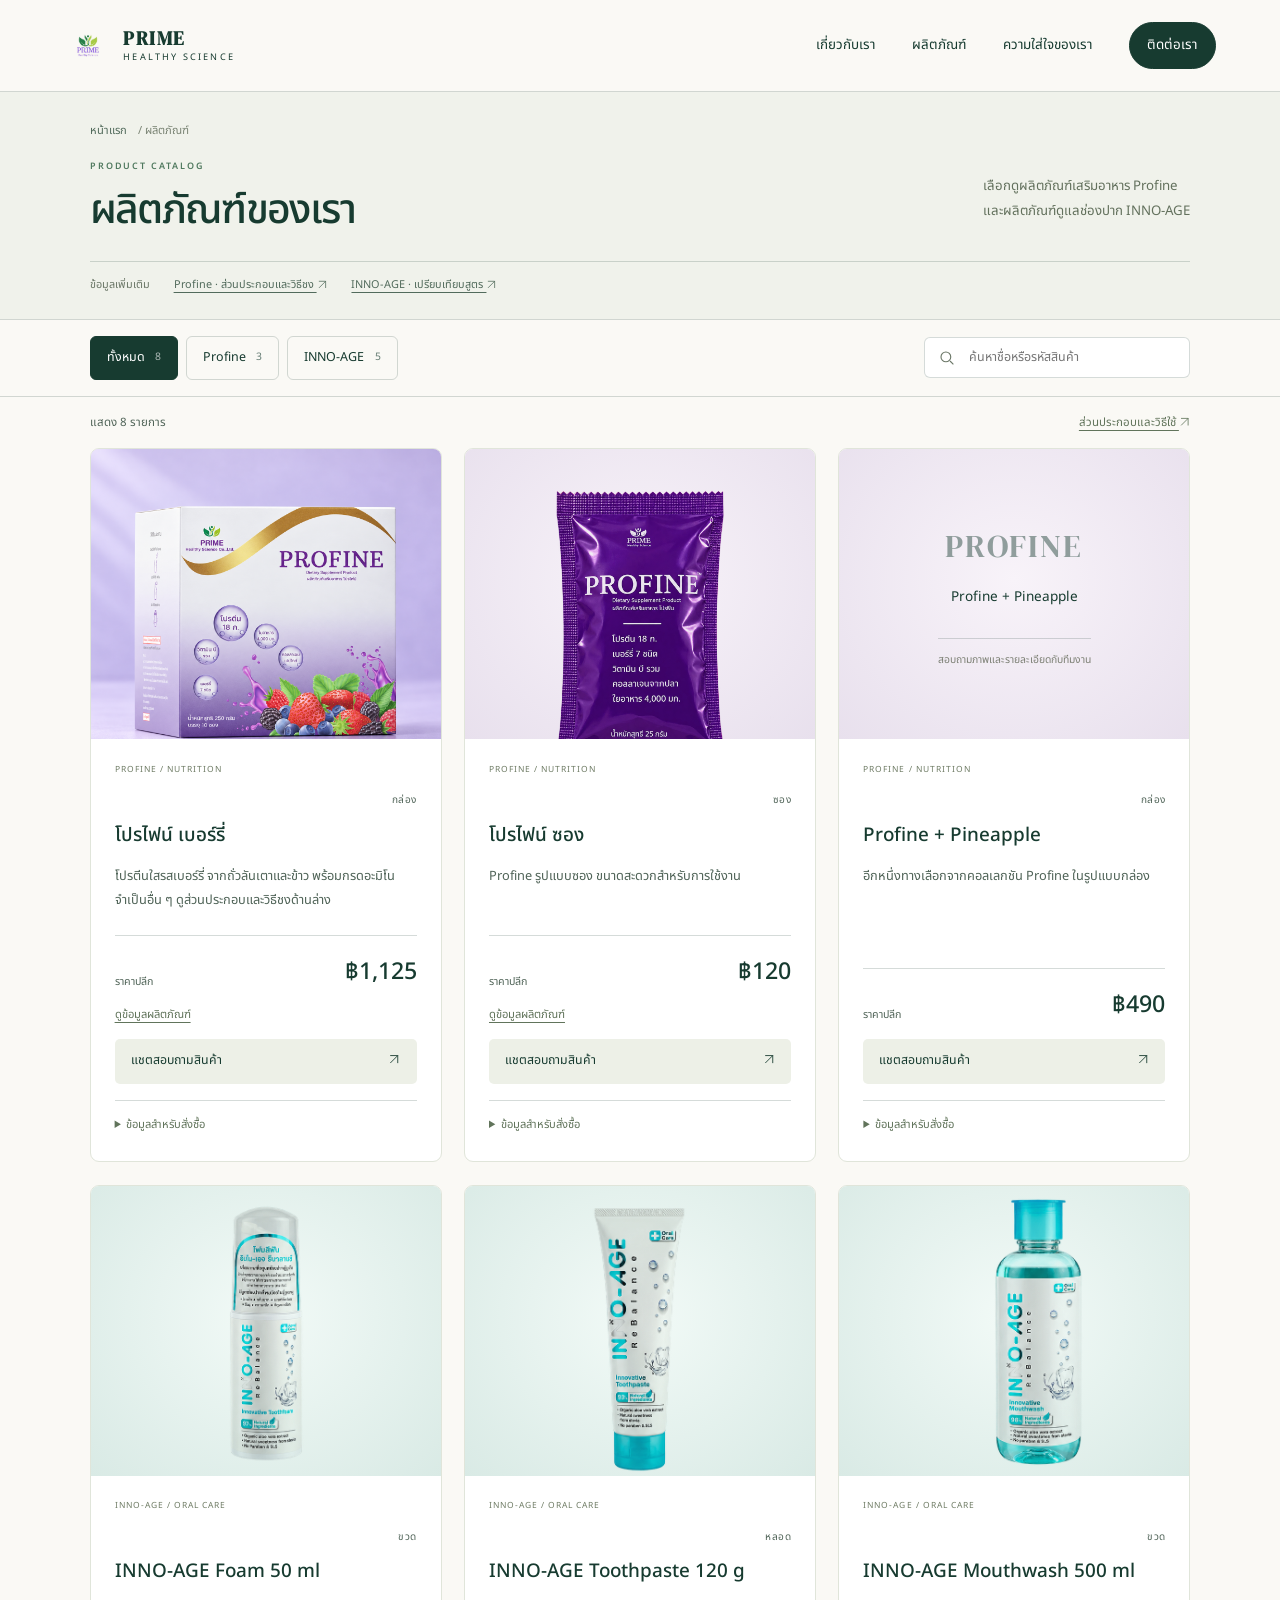
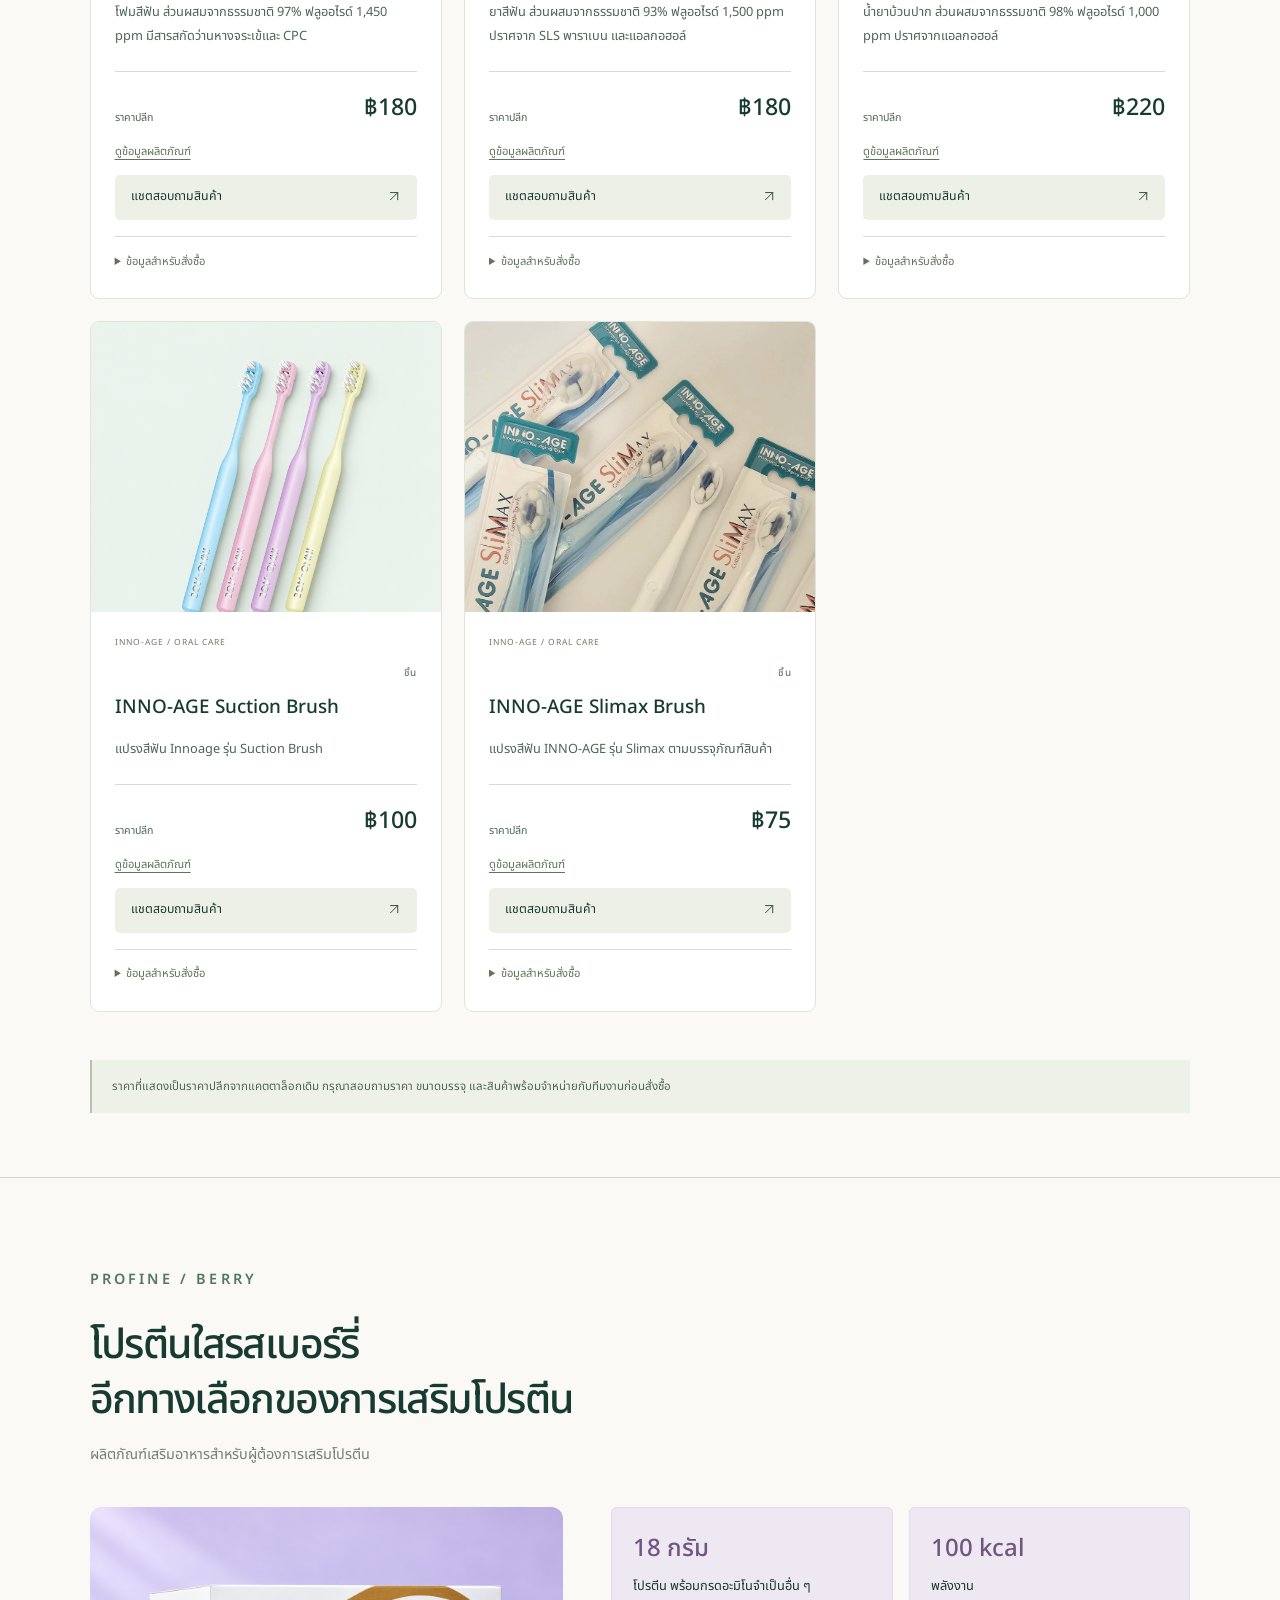
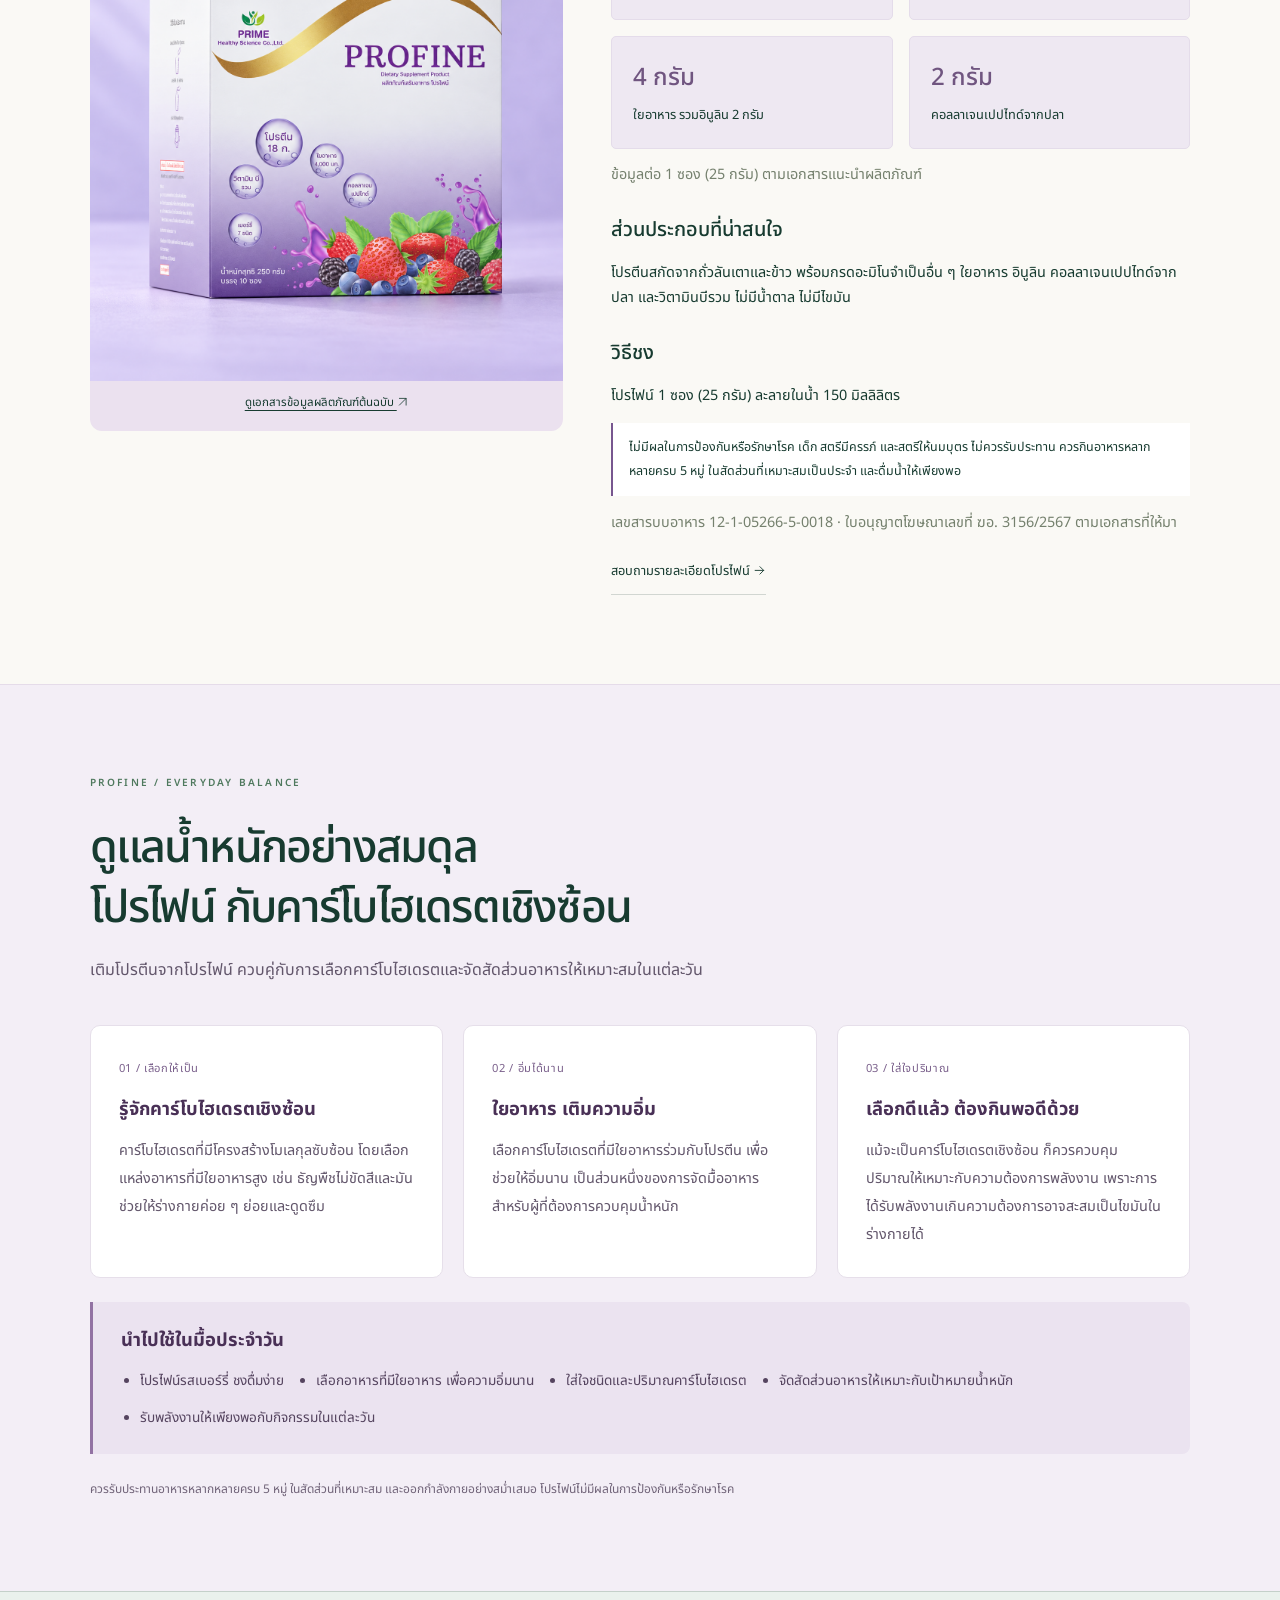
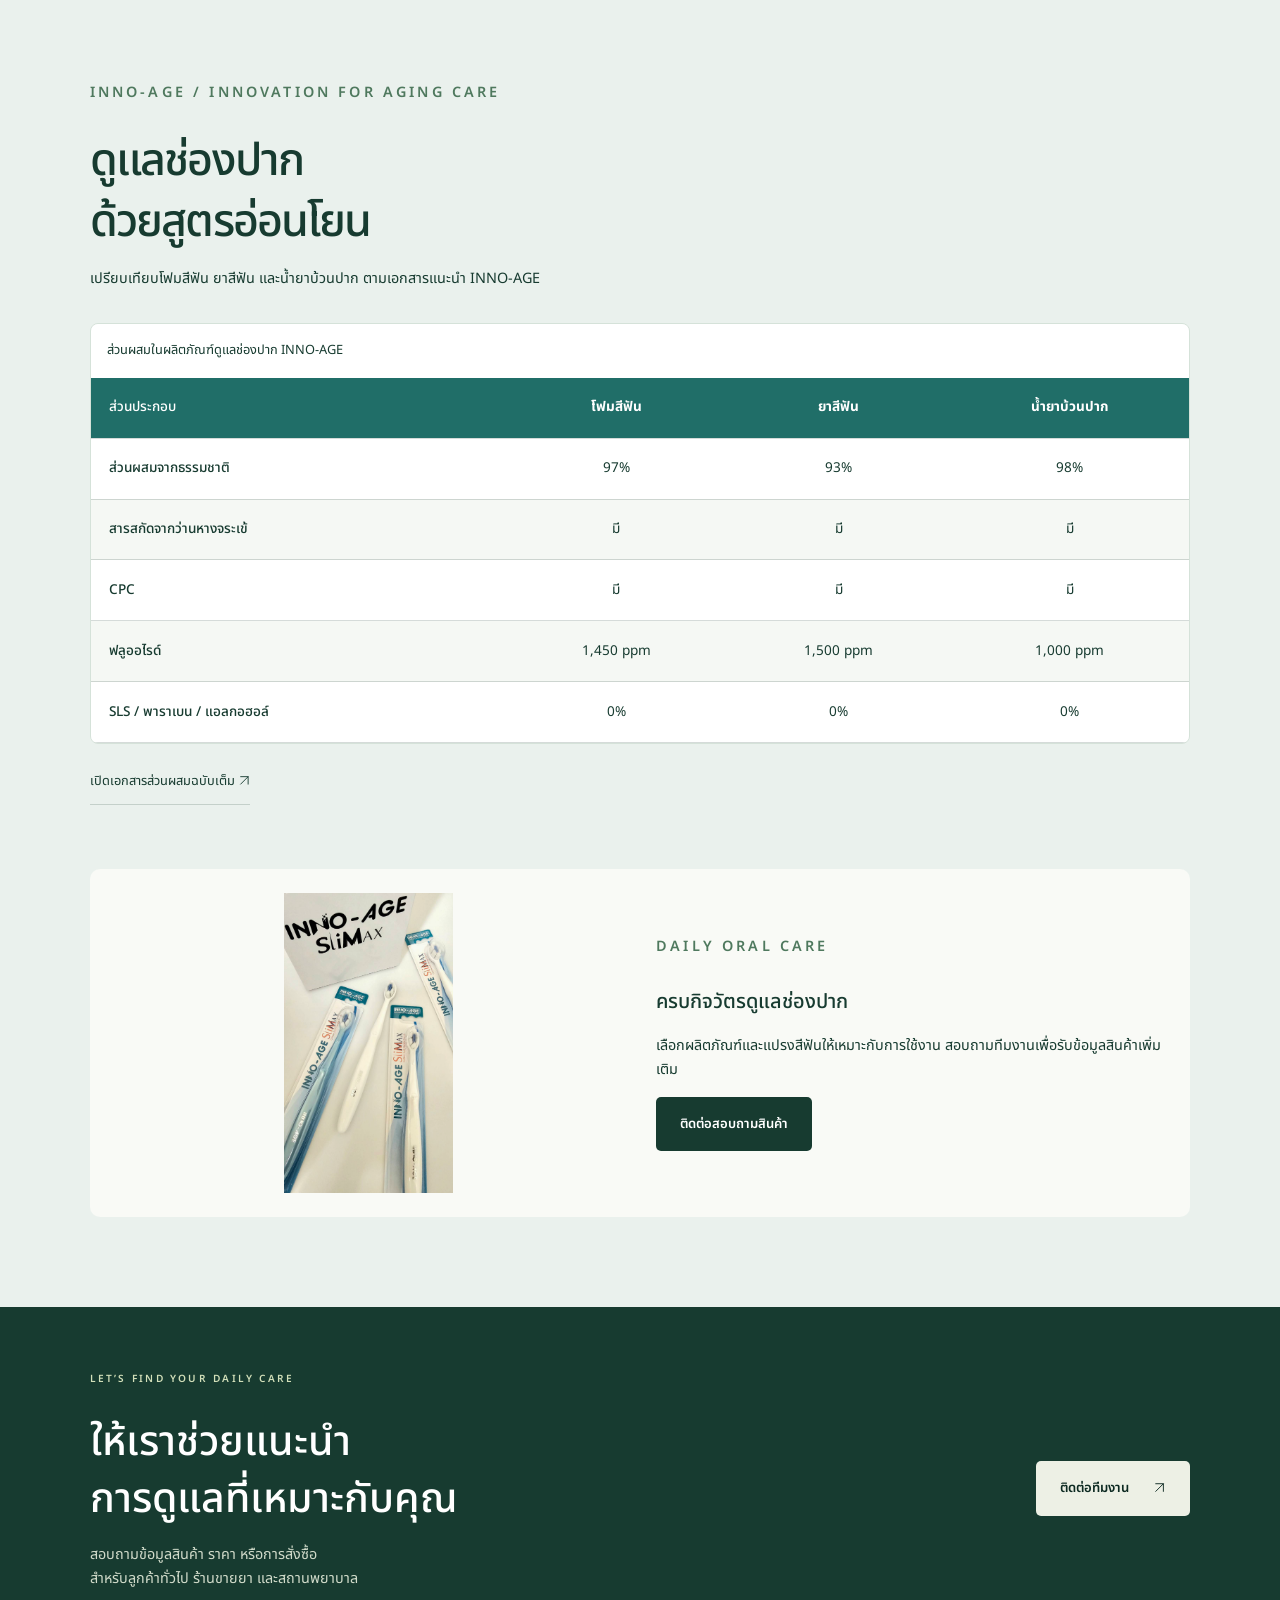
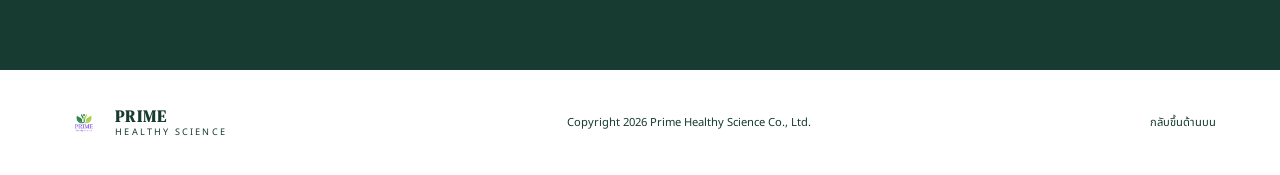
==== commit 406581b8: "Add Profine everyday nutrition guidance" ====
--- a/products.html
+++ b/products.html
@@ -1,16 +1,17 @@
 <!DOCTYPE html>
 
-<html lang="th"><head><meta charset="utf-8"/><meta content="width=device-width,initial-scale=1" name="viewport"/><meta content="แคตตาล็อกผลิตภัณฑ์ Prime Healthy Science รวม Profine และผลิตภัณฑ์ดูแลช่องปาก Innoage พร้อมราคาปลีก" name="description"/><meta content="index, follow, max-image-preview:large" name="robots"/><meta content="Prime Healthy Science Co., Ltd." name="author"/><meta content="#173b30" name="theme-color"/><meta content="website" property="og:type"/><meta content="th_TH" property="og:locale"/><meta content="Prime Healthy Science" property="og:site_name"/><meta content="ผลิตภัณฑ์ Profine และ Innoage | Prime Healthy Science" property="og:title"/><meta content="เลือกชมผลิตภัณฑ์ Prime Healthy Science ครบทั้งกลุ่มดูแลสุขภาพ Profine และกลุ่มดูแลช่องปาก Innoage" property="og:description"/><meta content="summary" name="twitter:card"/><meta content="ผลิตภัณฑ์ | Prime Healthy Science" name="twitter:title"/><meta content="แคตตาล็อกผลิตภัณฑ์ Profine และ Innoage พร้อมราคาปลีก" name="twitter:description"/><title>ผลิตภัณฑ์ Profine และ Innoage | Prime Healthy Science</title><link href="assets/logo.jpg" rel="icon" type="image/jpeg"/><link href="https://fonts.googleapis.com" rel="preconnect"/><link crossorigin="" href="https://fonts.gstatic.com" rel="preconnect"/><link href="https://fonts.googleapis.com/css2?family=DM+Serif+Display&amp;family=Noto+Sans+Thai:wght@300;400;500;600;700&amp;display=swap" rel="stylesheet"/><link href="styles.css" rel="stylesheet"/><link href="catalog.css" rel="stylesheet"/><link href="content.css" rel="stylesheet"/><script type="application/ld+json">{"@context":"https://schema.org","@type":"ItemList","name":"ผลิตภัณฑ์ Prime Healthy Science","numberOfItems":8,"itemListElement":[{"@type":"ListItem","position":1,"item":{"@type":"Product","name":"โปรไฟน์ เบอร์รี่ / Profine Berry","sku":"PRO001","brand":{"@type":"Brand","name":"Profine"},"offers":{"@type":"Offer","priceCurrency":"THB","price":"1125"}}},{"@type":"ListItem","position":2,"item":{"@type":"Product","name":"โปรไฟน์ ซอง / Profine Sachet","sku":"PRO002","brand":{"@type":"Brand","name":"Profine"},"offers":{"@type":"Offer","priceCurrency":"THB","price":"120"}}},{"@type":"ListItem","position":3,"item":{"@type":"Product","name":"Profine + Pineapple","sku":"PR003","brand":{"@type":"Brand","name":"Profine"},"offers":{"@type":"Offer","priceCurrency":"THB","price":"490"}}},{"@type":"ListItem","position":4,"item":{"@type":"Product","name":"Innoage Foam 50 ml","sku":"INNO01","brand":{"@type":"Brand","name":"Innoage"},"offers":{"@type":"Offer","priceCurrency":"THB","price":"180"}}},{"@type":"ListItem","position":5,"item":{"@type":"Product","name":"Innoage Toothpaste 120 g","sku":"INNO02","brand":{"@type":"Brand","name":"Innoage"},"offers":{"@type":"Offer","priceCurrency":"THB","price":"180"}}},{"@type":"ListItem","position":6,"item":{"@type":"Product","name":"Innoage Mouthwash 500 ml","sku":"INNO03","brand":{"@type":"Brand","name":"Innoage"},"offers":{"@type":"Offer","priceCurrency":"THB","price":"220"}}},{"@type":"ListItem","position":7,"item":{"@type":"Product","name":"Innoage Suction Brush","sku":"INNO04","brand":{"@type":"Brand","name":"Innoage"},"offers":{"@type":"Offer","priceCurrency":"THB","price":"100"}}},{"@type":"ListItem","position":8,"item":{"@type":"Product","name":"Innoage Slimmax Brush","sku":"INNO05","brand":{"@type":"Brand","name":"Innoage"},"offers":{"@type":"Offer","priceCurrency":"THB","price":"75"}}}]}</script><link href="accessibility.css" rel="stylesheet"/><noscript><style>@media(max-width:950px){.site-header{height:auto;position:relative;flex-wrap:wrap;background:var(--ink-2);padding-top:1rem;padding-bottom:1rem}.site-header nav{display:flex;position:static;flex-wrap:wrap;width:100%;gap:1rem;padding:1rem 0;background:none}.menu-button{display:none}}</style></noscript><link href="products-page.css" rel="stylesheet"/></head>
-<body class="catalog-page"><a class="skip-link" href="#main">ข้ามไปยังเนื้อหา</a><header class="site-header" id="top"><a aria-label="Prime Healthy Science หน้าแรก" class="brand" href="index.html"><img alt="" height="56" src="assets/logo.jpg" width="56"/><span><strong>PRIME</strong><small>Healthy Science</small></span></a><button aria-controls="main-nav" aria-expanded="false" class="menu-button" type="button"><span></span><span></span><span></span><span class="sr-only">เปิดเมนู</span></button><nav aria-label="เมนูหลัก" id="main-nav"><a href="index.html#about">เกี่ยวกับเรา</a><a aria-current="page" href="products.html">ผลิตภัณฑ์</a><a href="index.html#standards">ความใส่ใจของเรา</a><a class="nav-cta" href="index.html#contact">ติดต่อเรา</a></nav></header>
-<main id="main"><section class="catalog-hero catalog-header"><a class="catalog-breadcrumb" href="index.html">หน้าแรก <span>/ ผลิตภัณฑ์</span></a><div class="catalog-title-row"><div><p class="eyebrow green">PRODUCT CATALOG</p><h1>ผลิตภัณฑ์ของเรา</h1></div><p class="catalog-header-description">เลือกดูผลิตภัณฑ์เสริมอาหาร Profine<br/>และผลิตภัณฑ์ดูแลช่องปาก INNO-AGE</p></div><div class="catalog-quick-links"><span>ข้อมูลเพิ่มเติม</span><a href="#profine-details">Profine · ส่วนประกอบและวิธีชง <svg aria-hidden="true" class="ui-icon" fill="none" focusable="false" height="18" stroke="currentColor" stroke-linecap="round" stroke-linejoin="round" stroke-width="1.7" viewbox="0 0 24 24" width="18"><path d="M5 19 19 5M5 5h14v14"></path></svg></a><a href="#oral-details">INNO-AGE · เปรียบเทียบสูตร <svg aria-hidden="true" class="ui-icon" fill="none" focusable="false" height="18" stroke="currentColor" stroke-linecap="round" stroke-linejoin="round" stroke-width="1.7" viewbox="0 0 24 24" width="18"><path d="M5 19 19 5M5 5h14v14"></path></svg></a></div></section>
+<html lang="th"><head><meta charset="utf-8"/><meta content="width=device-width,initial-scale=1" name="viewport"/><meta content="เลือกชมโปรไฟน์แบบกล่องและซอง พร้อมโฟมสีฟัน ยาสีฟัน น้ำยาบ้วนปาก และแปรงสีฟัน INNO-AGE ดูราคาปลีก ส่วนประกอบ วิธีชง และเปรียบเทียบสูตรดูแลช่องปาก" name="description"/><meta content="index, follow, max-image-preview:large" name="robots"/><meta content="Prime Healthy Science Co., Ltd." name="author"/><meta content="#173b30" name="theme-color"/><meta content="website" property="og:type"/><meta content="th_TH" property="og:locale"/><meta content="Prime Healthy Science" property="og:site_name"/><meta content="โปรไฟน์ และ INNO-AGE: สินค้าและราคา | Prime Healthy Science" property="og:title"/><meta content="เลือกชมโปรไฟน์แบบกล่องและซอง พร้อมโฟมสีฟัน ยาสีฟัน น้ำยาบ้วนปาก และแปรงสีฟัน INNO-AGE ดูราคาปลีก ส่วนประกอบ วิธีชง และเปรียบเทียบสูตรดูแลช่องปาก" property="og:description"/><meta content="summary_large_image" name="twitter:card"/><meta content="โปรไฟน์ และ INNO-AGE: สินค้าและราคา | Prime Healthy Science" name="twitter:title"/><meta content="เลือกชมโปรไฟน์แบบกล่องและซอง พร้อมโฟมสีฟัน ยาสีฟัน น้ำยาบ้วนปาก และแปรงสีฟัน INNO-AGE ดูราคาปลีก ส่วนประกอบ วิธีชง และเปรียบเทียบสูตรดูแลช่องปาก" name="twitter:description"/><title>โปรไฟน์ และ INNO-AGE: สินค้าและราคา | Prime Healthy Science</title><link href="assets/logo.jpg" rel="icon" type="image/jpeg"/><link href="https://fonts.googleapis.com" rel="preconnect"/><link crossorigin="" href="https://fonts.gstatic.com" rel="preconnect"/><link href="https://fonts.googleapis.com/css2?family=DM+Serif+Display&amp;family=Noto+Sans+Thai:wght@300;400;500;600;700&amp;display=swap" rel="stylesheet"/><link href="styles.css" rel="stylesheet"/><link href="catalog.css" rel="stylesheet"/><link href="content.css" rel="stylesheet"/><link href="accessibility.css" rel="stylesheet"/><noscript><style>@media(max-width:950px){.site-header{height:auto;position:relative;flex-wrap:wrap;background:var(--ink-2);padding-top:1rem;padding-bottom:1rem}.site-header nav{display:flex;position:static;flex-wrap:wrap;width:100%;gap:1rem;padding:1rem 0;background:none}.menu-button{display:none}}</style></noscript><link href="products-page.css" rel="stylesheet"/><meta content="https://krittanonmss.github.io/website_Prime-Healthy-Science/products.html" property="og:url"/><meta content="https://krittanonmss.github.io/website_Prime-Healthy-Science/assets/phs-studio-v2.png" property="og:image"/><meta content="https://krittanonmss.github.io/website_Prime-Healthy-Science/assets/phs-studio-v2.png" property="og:image:secure_url"/><meta content="image/png" property="og:image:type"/><meta content="1536" property="og:image:width"/><meta content="1024" property="og:image:height"/><meta content="ผลิตภัณฑ์โปรไฟน์และ INNO-AGE จาก Prime Healthy Science" property="og:image:alt"/><meta content="https://krittanonmss.github.io/website_Prime-Healthy-Science/assets/phs-studio-v2.png" name="twitter:image"/><meta content="ผลิตภัณฑ์โปรไฟน์และ INNO-AGE จาก Prime Healthy Science" name="twitter:image:alt"/><link href="https://krittanonmss.github.io/website_Prime-Healthy-Science/products.html" rel="canonical"/><script type="application/ld+json">{"@context":"https://schema.org","@graph":[{"@type":"Organization","@id":"https://krittanonmss.github.io/website_Prime-Healthy-Science/#organization","name":"บริษัท ไพร์ม เฮลธี ไซเอนซ์ จำกัด","alternateName":"Prime Healthy Science Co., Ltd.","url":"https://krittanonmss.github.io/website_Prime-Healthy-Science/","logo":{"@type":"ImageObject","url":"https://krittanonmss.github.io/website_Prime-Healthy-Science/assets/logo.jpg"},"sameAs":["https://www.facebook.com/61555397284575"],"description":"ผลิตภัณฑ์เสริมอาหารโปรไฟน์ และผลิตภัณฑ์ดูแลช่องปาก INNO-AGE","taxID":"0105566195210","address":{"@type":"PostalAddress","streetAddress":"56/6 หมู่บ้าน เค.ซี.รามอินทรา 6 ซอยพระยาสุเรนทร์ 45 แขวงสามวาตะวันตก","addressLocality":"เขตคลองสามวา","addressRegion":"กรุงเทพมหานคร","postalCode":"10510","addressCountry":"TH"}},{"@type":"WebSite","@id":"https://krittanonmss.github.io/website_Prime-Healthy-Science/#website","url":"https://krittanonmss.github.io/website_Prime-Healthy-Science/","name":"Prime Healthy Science","alternateName":"ไพร์ม เฮลธี ไซเอนซ์","inLanguage":"th-TH","publisher":{"@id":"https://krittanonmss.github.io/website_Prime-Healthy-Science/#organization"}},{"@type":"CollectionPage","@id":"https://krittanonmss.github.io/website_Prime-Healthy-Science/products.html#webpage","url":"https://krittanonmss.github.io/website_Prime-Healthy-Science/products.html","name":"โปรไฟน์ และ INNO-AGE: สินค้าและราคา | Prime Healthy Science","description":"เลือกชมโปรไฟน์แบบกล่องและซอง พร้อมโฟมสีฟัน ยาสีฟัน น้ำยาบ้วนปาก และแปรงสีฟัน INNO-AGE ดูราคาปลีก ส่วนประกอบ วิธีชง และเปรียบเทียบสูตรดูแลช่องปาก","inLanguage":"th-TH","isPartOf":{"@id":"https://krittanonmss.github.io/website_Prime-Healthy-Science/#website"},"about":{"@id":"https://krittanonmss.github.io/website_Prime-Healthy-Science/#organization"},"primaryImageOfPage":{"@type":"ImageObject","url":"https://krittanonmss.github.io/website_Prime-Healthy-Science/assets/phs-studio-v2.png"},"breadcrumb":{"@id":"https://krittanonmss.github.io/website_Prime-Healthy-Science/products.html#breadcrumb"},"mainEntity":{"@id":"https://krittanonmss.github.io/website_Prime-Healthy-Science/products.html#catalog-items"}},{"@type":"BreadcrumbList","@id":"https://krittanonmss.github.io/website_Prime-Healthy-Science/products.html#breadcrumb","itemListElement":[{"@type":"ListItem","position":1,"name":"หน้าแรก","item":"https://krittanonmss.github.io/website_Prime-Healthy-Science/"},{"@type":"ListItem","position":2,"name":"ผลิตภัณฑ์","item":"https://krittanonmss.github.io/website_Prime-Healthy-Science/products.html"}]},{"@type":"ItemList","@id":"https://krittanonmss.github.io/website_Prime-Healthy-Science/products.html#catalog-items","name":"ผลิตภัณฑ์โปรไฟน์และ INNO-AGE","numberOfItems":8,"itemListElement":[{"@type":"ListItem","position":1,"name":"โปรไฟน์ เบอร์รี่","url":"https://krittanonmss.github.io/website_Prime-Healthy-Science/products.html#product-pro001","description":"โปรตีนใสรสเบอร์รี่ จากถั่วลันเตาและข้าว พร้อมกรดอะมิโนจำเป็นอื่น ๆ ดูส่วนประกอบและวิธีชงด้านล่าง","image":"https://krittanonmss.github.io/website_Prime-Healthy-Science/assets/profine-editorial-v3.png"},{"@type":"ListItem","position":2,"name":"โปรไฟน์ ซอง","url":"https://krittanonmss.github.io/website_Prime-Healthy-Science/products.html#product-pro002","description":"Profine รูปแบบซอง ขนาดสะดวกสำหรับการใช้งาน","image":"https://krittanonmss.github.io/website_Prime-Healthy-Science/assets/profine-sachet-v1.png"},{"@type":"ListItem","position":3,"name":"Profine + Pineapple","url":"https://krittanonmss.github.io/website_Prime-Healthy-Science/products.html#product-pr003","description":"อีกหนึ่งทางเลือกจากคอลเลกชัน Profine ในรูปแบบกล่อง"},{"@type":"ListItem","position":4,"name":"INNO-AGE Foam 50 ml","url":"https://krittanonmss.github.io/website_Prime-Healthy-Science/products.html#product-inno01","description":"โฟมสีฟัน ส่วนผสมจากธรรมชาติ 97% ฟลูออไรด์ 1,450 ppm มีสารสกัดว่านหางจระเข้และ CPC"},{"@type":"ListItem","position":5,"name":"INNO-AGE Toothpaste 120 g","url":"https://krittanonmss.github.io/website_Prime-Healthy-Science/products.html#product-inno02","description":"ยาสีฟัน ส่วนผสมจากธรรมชาติ 93% ฟลูออไรด์ 1,500 ppm ปราศจาก SLS พาราเบน และแอลกอฮอล์"},{"@type":"ListItem","position":6,"name":"INNO-AGE Mouthwash 500 ml","url":"https://krittanonmss.github.io/website_Prime-Healthy-Science/products.html#product-inno03","description":"น้ำยาบ้วนปาก ส่วนผสมจากธรรมชาติ 98% ฟลูออไรด์ 1,000 ppm ปราศจากแอลกอฮอล์"},{"@type":"ListItem","position":7,"name":"INNO-AGE Suction Brush","url":"https://krittanonmss.github.io/website_Prime-Healthy-Science/products.html#product-inno04","description":"แปรงสีฟัน Innoage รุ่น Suction Brush","image":"https://krittanonmss.github.io/website_Prime-Healthy-Science/assets/innoage-suction-toothbrush-v3.png"},{"@type":"ListItem","position":8,"name":"INNO-AGE Slimax Brush","url":"https://krittanonmss.github.io/website_Prime-Healthy-Science/products.html#product-inno05","description":"แปรงสีฟัน INNO-AGE รุ่น Slimax ตามบรรจุภัณฑ์สินค้า","image":"https://krittanonmss.github.io/website_Prime-Healthy-Science/assets/5993.jpg"}]}]}</script></head>
+<body class="catalog-page"><a class="skip-link" href="#main">ข้ามไปยังเนื้อหา</a><header class="site-header" id="top"><a aria-label="Prime Healthy Science หน้าแรก" class="brand" href="./"><img alt="" decoding="async" height="56" src="assets/logo.jpg" width="56"/><span><strong>PRIME</strong><small>Healthy Science</small></span></a><button aria-controls="main-nav" aria-expanded="false" class="menu-button" type="button"><span></span><span></span><span></span><span class="sr-only">เปิดเมนู</span></button><nav aria-label="เมนูหลัก" id="main-nav"><a href="./#about">เกี่ยวกับเรา</a><a aria-current="page" href="products.html">ผลิตภัณฑ์</a><a href="./#standards">ความใส่ใจของเรา</a><a class="nav-cta" href="./#contact">ติดต่อเรา</a></nav></header>
+<main id="main"><section class="catalog-hero catalog-header"><a class="catalog-breadcrumb" href="./">หน้าแรก <span>/ ผลิตภัณฑ์</span></a><div class="catalog-title-row"><div><p class="eyebrow green">PRODUCT CATALOG</p><h1>ผลิตภัณฑ์ของเรา</h1></div><p class="catalog-header-description">เลือกดูผลิตภัณฑ์เสริมอาหาร Profine<br/>และผลิตภัณฑ์ดูแลช่องปาก INNO-AGE</p></div><div class="catalog-quick-links"><span>ข้อมูลเพิ่มเติม</span><a href="#profine-details">Profine · ส่วนประกอบและวิธีชง <svg aria-hidden="true" class="ui-icon" fill="none" focusable="false" height="18" stroke="currentColor" stroke-linecap="round" stroke-linejoin="round" stroke-width="1.7" viewbox="0 0 24 24" width="18"><path d="M5 19 19 5M5 5h14v14"></path></svg></a><a href="#oral-details">INNO-AGE · เปรียบเทียบสูตร <svg aria-hidden="true" class="ui-icon" fill="none" focusable="false" height="18" stroke="currentColor" stroke-linecap="round" stroke-linejoin="round" stroke-width="1.7" viewbox="0 0 24 24" width="18"><path d="M5 19 19 5M5 5h14v14"></path></svg></a></div></section>
 <div aria-label="ตัวกรองสินค้า" class="catalog-tools" id="catalog" role="region"><div aria-label="เลือกกลุ่มผลิตภัณฑ์" class="filters"><button aria-pressed="true" class="filter active" data-filter="all" type="button">ทั้งหมด <span>8</span></button><button aria-pressed="false" class="filter" data-filter="wellness" type="button">Profine <span>3</span></button><button aria-pressed="false" class="filter" data-filter="oral" type="button">INNO-AGE <span>5</span></button></div><label class="catalog-search"><span class="sr-only">ค้นหาชื่อสินค้าหรือรหัสสินค้า</span><svg aria-hidden="true" fill="none" height="18" stroke="currentColor" stroke-width="1.5" viewbox="0 0 24 24" width="18"><circle cx="10.5" cy="10.5" r="6.5"></circle><path d="m16 16 4.5 4.5"></path></svg><input autocomplete="off" id="product-search" placeholder="ค้นหาชื่อหรือรหัสสินค้า" type="search"/></label></div><p class="catalog-results"><span aria-atomic="true" aria-live="polite" class="product-count">แสดง 8 รายการ</span><a href="#profine-details">ส่วนประกอบและวิธีใช้ <svg aria-hidden="true" class="ui-icon" fill="none" focusable="false" height="18" stroke="currentColor" stroke-linecap="round" stroke-linejoin="round" stroke-width="1.7" viewbox="0 0 24 24" width="18"><path d="M5 19 19 5M5 5h14v14"></path></svg></a></p>
-<section aria-label="รายการสินค้า" class="catalog-grid" id="product-list"><article class="product-card reveal" data-category="wellness" data-search="PRO001 โปรไฟน์ เบอร์รี่ โปรตีนใสรสเบอร์รี่ จากถั่วลันเตาและข้าว พร้อมกรดอะมิโนจำเป็นอื่น ๆ ดูส่วนประกอบและวิธีชงด้านล่าง โปรไฟน์ เบอร์รี่"><div class="catalog-visual profine-box-photo"><img alt="กล่องโปรไฟน์รสเบอร์รี่" height="1254" loading="lazy" src="assets/profine-editorial-v3.png" width="1254"/></div><div class="product-info"><p class="product-family">PROFINE / NUTRITION</p><div class="product-meta"><span>กล่อง</span></div><h2>โปรไฟน์ เบอร์รี่</h2><p>โปรตีนใสรสเบอร์รี่ จากถั่วลันเตาและข้าว พร้อมกรดอะมิโนจำเป็นอื่น ๆ ดูส่วนประกอบและวิธีชงด้านล่าง</p><div class="product-bottom"><span>ราคาปลีก</span><strong>฿1,125</strong></div><a aria-label="ดูข้อมูล โปรไฟน์ เบอร์รี่" class="product-details-link" href="#profine-details">ดูข้อมูลผลิตภัณฑ์</a><a aria-label="แชตสอบถาม โปรไฟน์ เบอร์รี่ เปิดในแท็บใหม่" class="product-inquiry" href="https://m.me/61555397284575?ref=PRO001" rel="noopener noreferrer" target="_blank">แชตสอบถามสินค้า<span aria-hidden="true"><svg aria-hidden="true" class="ui-icon" fill="none" focusable="false" height="18" stroke="currentColor" stroke-linecap="round" stroke-linejoin="round" stroke-width="1.7" viewbox="0 0 24 24" width="18"><path d="M5 19 19 5M5 5h14v14"></path></svg></span></a><details class="product-order-reference"><summary>ข้อมูลสำหรับสั่งซื้อ</summary><p>รหัสสินค้า: <strong>PRO001</strong></p></details></div></article>
-<article class="product-card reveal" data-category="wellness" data-search="PRO002 โปรไฟน์ ซอง Profine รูปแบบซอง ขนาดสะดวกสำหรับการใช้งาน โปรไฟน์ เบอร์รี่"><div class="catalog-visual sachet-photo"><img alt="โปรไฟน์รสเบอร์รี่ แบบซองสีม่วง" decoding="async" height="1254" loading="lazy" src="assets/profine-sachet-v1.png" width="1254"/></div><div class="product-info"><p class="product-family">PROFINE / NUTRITION</p><div class="product-meta"><span>ซอง</span></div><h2>โปรไฟน์ ซอง</h2><p>Profine รูปแบบซอง ขนาดสะดวกสำหรับการใช้งาน</p><div class="product-bottom"><span>ราคาปลีก</span><strong>฿120</strong></div><a aria-label="ดูข้อมูล โปรไฟน์ ซอง" class="product-details-link" href="#profine-details">ดูข้อมูลผลิตภัณฑ์</a><a aria-label="แชตสอบถาม โปรไฟน์ ซอง เปิดในแท็บใหม่" class="product-inquiry" href="https://m.me/61555397284575?ref=PRO002" rel="noopener noreferrer" target="_blank">แชตสอบถามสินค้า<span aria-hidden="true"><svg aria-hidden="true" class="ui-icon" fill="none" focusable="false" height="18" stroke="currentColor" stroke-linecap="round" stroke-linejoin="round" stroke-width="1.7" viewbox="0 0 24 24" width="18"><path d="M5 19 19 5M5 5h14v14"></path></svg></span></a><details class="product-order-reference"><summary>ข้อมูลสำหรับสั่งซื้อ</summary><p>รหัสสินค้า: <strong>PRO002</strong></p></details></div></article>
-<article class="product-card reveal" data-category="wellness" data-search="PR003 Profine + Pineapple อีกหนึ่งทางเลือกจากคอลเลกชัน Profine ในรูปแบบกล่อง โปรไฟน์ เบอร์รี่"><div class="catalog-visual unpictured berry-stage"><span class="unpictured-brand">PROFINE</span><span class="unpictured-name">Profine + Pineapple</span><span class="unpictured-note">สอบถามภาพและรายละเอียดกับทีมงาน</span></div><div class="product-info"><p class="product-family">PROFINE / NUTRITION</p><div class="product-meta"><span>กล่อง</span></div><h2>Profine + Pineapple</h2><p>อีกหนึ่งทางเลือกจากคอลเลกชัน Profine ในรูปแบบกล่อง</p><div class="product-bottom"><span>ราคาปลีก</span><strong>฿490</strong></div><a aria-label="แชตสอบถาม Profine + Pineapple เปิดในแท็บใหม่" class="product-inquiry" href="https://m.me/61555397284575?ref=PR003" rel="noopener noreferrer" target="_blank">แชตสอบถามสินค้า<span aria-hidden="true"><svg aria-hidden="true" class="ui-icon" fill="none" focusable="false" height="18" stroke="currentColor" stroke-linecap="round" stroke-linejoin="round" stroke-width="1.7" viewbox="0 0 24 24" width="18"><path d="M5 19 19 5M5 5h14v14"></path></svg></span></a><details class="product-order-reference"><summary>ข้อมูลสำหรับสั่งซื้อ</summary><p>รหัสสินค้า: <strong>PR003</strong></p></details></div></article>
-<article class="product-card reveal" data-category="oral" data-search="INNO01 INNO-AGE Foam 50 ml โฟมสีฟัน ส่วนผสมจากธรรมชาติ 97% ฟลูออไรด์ 1,450 ppm มีสารสกัดว่านหางจระเข้และ CPC อินโน เอจ ดูแลช่องปาก"><div class="catalog-visual clean-product oral-stage"><div aria-label="INNO-AGE Foam 50 ml" class="sheet-product sheet-foam" role="img"></div></div><div class="product-info"><p class="product-family">INNO-AGE / ORAL CARE</p><div class="product-meta"><span>ขวด</span></div><h2>INNO-AGE Foam 50 ml</h2><p>โฟมสีฟัน ส่วนผสมจากธรรมชาติ 97% ฟลูออไรด์ 1,450 ppm มีสารสกัดว่านหางจระเข้และ CPC</p><div class="product-bottom"><span>ราคาปลีก</span><strong>฿180</strong></div><a aria-label="ดูข้อมูล INNO-AGE Foam 50 ml" class="product-details-link" href="#oral-details">ดูข้อมูลผลิตภัณฑ์</a><a aria-label="แชตสอบถาม INNO-AGE Foam 50 ml เปิดในแท็บใหม่" class="product-inquiry" href="https://m.me/61555397284575?ref=INNO01" rel="noopener noreferrer" target="_blank">แชตสอบถามสินค้า<span aria-hidden="true"><svg aria-hidden="true" class="ui-icon" fill="none" focusable="false" height="18" stroke="currentColor" stroke-linecap="round" stroke-linejoin="round" stroke-width="1.7" viewbox="0 0 24 24" width="18"><path d="M5 19 19 5M5 5h14v14"></path></svg></span></a><details class="product-order-reference"><summary>ข้อมูลสำหรับสั่งซื้อ</summary><p>รหัสสินค้า: <strong>INNO01</strong></p></details></div></article>
-<article class="product-card reveal" data-category="oral" data-search="INNO02 INNO-AGE Toothpaste 120 g ยาสีฟัน ส่วนผสมจากธรรมชาติ 93% ฟลูออไรด์ 1,500 ppm ปราศจาก SLS พาราเบน และแอลกอฮอล์ อินโน เอจ ดูแลช่องปาก"><div class="catalog-visual clean-product oral-stage"><div aria-label="INNO-AGE Toothpaste 120 g" class="sheet-product sheet-toothpaste" role="img"></div></div><div class="product-info"><p class="product-family">INNO-AGE / ORAL CARE</p><div class="product-meta"><span>หลอด</span></div><h2>INNO-AGE Toothpaste 120 g</h2><p>ยาสีฟัน ส่วนผสมจากธรรมชาติ 93% ฟลูออไรด์ 1,500 ppm ปราศจาก SLS พาราเบน และแอลกอฮอล์</p><div class="product-bottom"><span>ราคาปลีก</span><strong>฿180</strong></div><a aria-label="ดูข้อมูล INNO-AGE Toothpaste 120 g" class="product-details-link" href="#oral-details">ดูข้อมูลผลิตภัณฑ์</a><a aria-label="แชตสอบถาม INNO-AGE Toothpaste 120 g เปิดในแท็บใหม่" class="product-inquiry" href="https://m.me/61555397284575?ref=INNO02" rel="noopener noreferrer" target="_blank">แชตสอบถามสินค้า<span aria-hidden="true"><svg aria-hidden="true" class="ui-icon" fill="none" focusable="false" height="18" stroke="currentColor" stroke-linecap="round" stroke-linejoin="round" stroke-width="1.7" viewbox="0 0 24 24" width="18"><path d="M5 19 19 5M5 5h14v14"></path></svg></span></a><details class="product-order-reference"><summary>ข้อมูลสำหรับสั่งซื้อ</summary><p>รหัสสินค้า: <strong>INNO02</strong></p></details></div></article>
-<article class="product-card reveal" data-category="oral" data-search="INNO03 INNO-AGE Mouthwash 500 ml น้ำยาบ้วนปาก ส่วนผสมจากธรรมชาติ 98% ฟลูออไรด์ 1,000 ppm ปราศจากแอลกอฮอล์ อินโน เอจ ดูแลช่องปาก"><div class="catalog-visual clean-product oral-stage"><div aria-label="INNO-AGE Mouthwash 500 ml" class="sheet-product sheet-mouthwash" role="img"></div></div><div class="product-info"><p class="product-family">INNO-AGE / ORAL CARE</p><div class="product-meta"><span>ขวด</span></div><h2>INNO-AGE Mouthwash 500 ml</h2><p>น้ำยาบ้วนปาก ส่วนผสมจากธรรมชาติ 98% ฟลูออไรด์ 1,000 ppm ปราศจากแอลกอฮอล์</p><div class="product-bottom"><span>ราคาปลีก</span><strong>฿220</strong></div><a aria-label="ดูข้อมูล INNO-AGE Mouthwash 500 ml" class="product-details-link" href="#oral-details">ดูข้อมูลผลิตภัณฑ์</a><a aria-label="แชตสอบถาม INNO-AGE Mouthwash 500 ml เปิดในแท็บใหม่" class="product-inquiry" href="https://m.me/61555397284575?ref=INNO03" rel="noopener noreferrer" target="_blank">แชตสอบถามสินค้า<span aria-hidden="true"><svg aria-hidden="true" class="ui-icon" fill="none" focusable="false" height="18" stroke="currentColor" stroke-linecap="round" stroke-linejoin="round" stroke-width="1.7" viewbox="0 0 24 24" width="18"><path d="M5 19 19 5M5 5h14v14"></path></svg></span></a><details class="product-order-reference"><summary>ข้อมูลสำหรับสั่งซื้อ</summary><p>รหัสสินค้า: <strong>INNO03</strong></p></details></div></article>
-<article class="product-card reveal" data-category="oral" data-search="INNO04 Innoage Suction Brush แปรงสีฟัน Innoage รุ่น Suction Brush อินโน เอจ ดูแลช่องปาก"><div class="catalog-visual suction-photo"><img alt="แปรงสีฟัน INNO-AGE Suction Brush สีฟ้า ชมพู ม่วง และเหลือง" decoding="async" height="1254" loading="lazy" src="assets/innoage-suction-toothbrush-v3.png" width="1254"/></div><div class="product-info"><p class="product-family">INNO-AGE / ORAL CARE</p><div class="product-meta"><span>ชิ้น</span></div><h2>INNO-AGE Suction Brush</h2><p>แปรงสีฟัน Innoage รุ่น Suction Brush</p><div class="product-bottom"><span>ราคาปลีก</span><strong>฿100</strong></div><a aria-label="ดูข้อมูล Innoage Suction Brush" class="product-details-link" href="#oral-details">ดูข้อมูลผลิตภัณฑ์</a><a aria-label="แชตสอบถาม INNO-AGE Suction Brush เปิดในแท็บใหม่" class="product-inquiry" href="https://m.me/61555397284575?ref=INNO04" rel="noopener noreferrer" target="_blank">แชตสอบถามสินค้า<span aria-hidden="true"><svg aria-hidden="true" class="ui-icon" fill="none" focusable="false" height="18" stroke="currentColor" stroke-linecap="round" stroke-linejoin="round" stroke-width="1.7" viewbox="0 0 24 24" width="18"><path d="M5 19 19 5M5 5h14v14"></path></svg></span></a><details class="product-order-reference"><summary>ข้อมูลสำหรับสั่งซื้อ</summary><p>รหัสสินค้า: <strong>INNO04</strong></p></details></div></article>
-<article class="product-card reveal" data-category="oral" data-search="INNO05 INNO-AGE Slimax Brush แปรงสีฟัน INNO-AGE รุ่น Slimax ตามบรรจุภัณฑ์สินค้า อินโน เอจ ดูแลช่องปาก"><div class="catalog-visual brush-photo"><img alt="บรรจุภัณฑ์แปรงสีฟัน INNO-AGE Slimax" loading="lazy" src="assets/5993.jpg"/></div><div class="product-info"><p class="product-family">INNO-AGE / ORAL CARE</p><div class="product-meta"><span>ชิ้น</span></div><h2 id="slimax">INNO-AGE Slimax Brush</h2><p>แปรงสีฟัน INNO-AGE รุ่น Slimax ตามบรรจุภัณฑ์สินค้า</p><div class="product-bottom"><span>ราคาปลีก</span><strong>฿75</strong></div><a aria-label="ดูข้อมูล INNO-AGE Slimax Brush" class="product-details-link" href="#oral-details">ดูข้อมูลผลิตภัณฑ์</a><a aria-label="แชตสอบถาม INNO-AGE Slimax Brush เปิดในแท็บใหม่" class="product-inquiry" href="https://m.me/61555397284575?ref=INNO05" rel="noopener noreferrer" target="_blank">แชตสอบถามสินค้า<span aria-hidden="true"><svg aria-hidden="true" class="ui-icon" fill="none" focusable="false" height="18" stroke="currentColor" stroke-linecap="round" stroke-linejoin="round" stroke-width="1.7" viewbox="0 0 24 24" width="18"><path d="M5 19 19 5M5 5h14v14"></path></svg></span></a><details class="product-order-reference"><summary>ข้อมูลสำหรับสั่งซื้อ</summary><p>รหัสสินค้า: <strong>INNO05</strong></p></details></div></article></section><div class="catalog-empty" hidden=""><h2>ไม่พบสินค้าที่ค้นหา</h2><p>ลองค้นหาด้วยชื่อสินค้า รหัสสินค้า หรือเลือกกลุ่มอื่น</p><button class="button primary" id="reset-products" type="button">ดูสินค้าทั้งหมด</button></div><p class="catalog-note">ราคาที่แสดงเป็นราคาปลีกจากแคตตาล็อกเดิม กรุณาสอบถามราคา ขนาดบรรจุ และสินค้าพร้อมจำหน่ายกับทีมงานก่อนสั่งซื้อ</p><section class="product-detail section" id="profine-details"><div class="detail-heading"><p class="eyebrow green">PROFINE / BERRY</p><h2>โปรตีนใสรสเบอร์รี่<br/>อีกทางเลือกของการเสริมโปรตีน</h2><p>ผลิตภัณฑ์เสริมอาหารสำหรับผู้ต้องการเสริมโปรตีน</p></div><div class="detail-layout"><div class="detail-product-art berry-stage"><img alt="กล่องโปรไฟน์รสเบอร์รี่" height="1254" loading="lazy" src="assets/profine-editorial-v3.png" width="1254"/><a href="assets/587921.jpg" rel="noopener" target="_blank">ดูเอกสารข้อมูลผลิตภัณฑ์ต้นฉบับ <svg aria-hidden="true" class="ui-icon" fill="none" focusable="false" height="18" stroke="currentColor" stroke-linecap="round" stroke-linejoin="round" stroke-width="1.7" viewbox="0 0 24 24" width="18"><path d="M5 19 19 5M5 5h14v14"></path></svg></a></div><div><div class="nutrition-grid"><div><strong>18 กรัม</strong><span>โปรตีน พร้อมกรดอะมิโนจำเป็นอื่น ๆ</span></div><div><strong>100 kcal</strong><span>พลังงาน</span></div><div><strong>4 กรัม</strong><span>ใยอาหาร รวมอินูลิน 2 กรัม</span></div><div><strong>2 กรัม</strong><span>คอลลาเจนเปปไทด์จากปลา</span></div></div><p class="detail-caption">ข้อมูลต่อ 1 ซอง (25 กรัม) ตามเอกสารแนะนำผลิตภัณฑ์</p><h3>ส่วนประกอบที่น่าสนใจ</h3><p>โปรตีนสกัดจากถั่วลันเตาและข้าว พร้อมกรดอะมิโนจำเป็นอื่น ๆ ใยอาหาร อินูลิน คอลลาเจนเปปไทด์จากปลา และวิตามินบีรวม ไม่มีน้ำตาล ไม่มีไขมัน</p><h3>วิธีชง</h3><p>โปรไฟน์ 1 ซอง (25 กรัม) ละลายในน้ำ 150 มิลลิลิตร</p><p class="product-warning">ไม่มีผลในการป้องกันหรือรักษาโรค เด็ก สตรีมีครรภ์ และสตรีให้นมบุตร ไม่ควรรับประทาน ควรกินอาหารหลากหลายครบ 5 หมู่ ในสัดส่วนที่เหมาะสมเป็นประจำ และดื่มน้ำให้เพียงพอ</p><p class="detail-caption">เลขสารบบอาหาร 12-1-05266-5-0018 · ใบอนุญาตโฆษณาเลขที่ ฆอ. 3156/2567 ตามเอกสารที่ให้มา</p><a class="text-link" href="https://m.me/61555397284575" rel="noopener noreferrer" target="_blank">สอบถามรายละเอียดโปรไฟน์ <svg aria-hidden="true" class="ui-icon" fill="none" focusable="false" height="18" stroke="currentColor" stroke-linecap="round" stroke-linejoin="round" stroke-width="1.7" viewbox="0 0 24 24" width="18"><path d="M4 12h16M13 5l7 7-7 7"></path></svg></a></div></div></section>
-<section class="product-detail oral-detail section" id="oral-details"><p class="eyebrow green">INNO-AGE / INNOVATION FOR AGING CARE</p><h2>ดูแลช่องปาก<br/>ด้วยสูตรอ่อนโยน</h2><p>เปรียบเทียบโฟมสีฟัน ยาสีฟัน และน้ำยาบ้วนปาก ตามเอกสารแนะนำ INNO-AGE</p><div aria-label="ตารางเปรียบเทียบส่วนผสม INNO-AGE เลื่อนแนวนอนได้" class="table-scroll" role="region" tabindex="0"><table><caption>ส่วนผสมในผลิตภัณฑ์ดูแลช่องปาก INNO-AGE</caption><thead><tr><th scope="col">ส่วนประกอบ</th><th scope="col">โฟมสีฟัน</th><th scope="col">ยาสีฟัน</th><th scope="col">น้ำยาบ้วนปาก</th></tr></thead><tbody><tr><th scope="row">ส่วนผสมจากธรรมชาติ</th><td>97%</td><td>93%</td><td>98%</td></tr><tr><th scope="row">สารสกัดจากว่านหางจระเข้</th><td>มี</td><td>มี</td><td>มี</td></tr><tr><th scope="row">CPC</th><td>มี</td><td>มี</td><td>มี</td></tr><tr><th scope="row">ฟลูออไรด์</th><td>1,450 ppm</td><td>1,500 ppm</td><td>1,000 ppm</td></tr><tr><th scope="row">SLS / พาราเบน / แอลกอฮอล์</th><td>0%</td><td>0%</td><td>0%</td></tr></tbody></table></div><a class="text-link" href="assets/589999.jpg" rel="noopener" target="_blank">เปิดเอกสารส่วนผสมฉบับเต็ม <svg aria-hidden="true" class="ui-icon" fill="none" focusable="false" height="18" stroke="currentColor" stroke-linecap="round" stroke-linejoin="round" stroke-width="1.7" viewbox="0 0 24 24" width="18"><path d="M5 19 19 5M5 5h14v14"></path></svg></a><div class="brush-gallery"><img alt="แปรงสีฟัน INNO-AGE Slimax" loading="lazy" src="assets/5992.jpg"/><div><p class="eyebrow green">DAILY ORAL CARE</p><h3>ครบกิจวัตรดูแลช่องปาก</h3><p>เลือกผลิตภัณฑ์และแปรงสีฟันให้เหมาะกับการใช้งาน สอบถามทีมงานเพื่อรับข้อมูลสินค้าเพิ่มเติม</p><a class="button primary" href="https://m.me/61555397284575" rel="noopener noreferrer" target="_blank">ติดต่อสอบถามสินค้า</a></div></div></section><section class="catalog-help"><div><p class="eyebrow light">LET’S FIND YOUR DAILY CARE</p><h2>ให้เราช่วยแนะนำ<br/>การดูแลที่เหมาะกับคุณ</h2><p>สอบถามข้อมูลสินค้า ราคา หรือการสั่งซื้อ<br/>สำหรับลูกค้าทั่วไป ร้านขายยา และสถานพยาบาล</p></div><a class="button pale" href="https://m.me/61555397284575" rel="noopener noreferrer" target="_blank">ติดต่อทีมงาน <span aria-hidden="true"><svg aria-hidden="true" class="ui-icon" fill="none" focusable="false" height="18" stroke="currentColor" stroke-linecap="round" stroke-linejoin="round" stroke-width="1.7" viewbox="0 0 24 24" width="18"><path d="M5 19 19 5M5 5h14v14"></path></svg></span></a></section></main>
-<footer><a class="brand footer-brand" href="index.html"><img alt="" height="48" src="assets/logo.jpg" width="48"/><span><strong>PRIME</strong><small>Healthy Science</small></span></a><p>Copyright <span id="year"></span> Prime Healthy Science Co., Ltd.</p><a href="#top">กลับขึ้นด้านบน</a></footer><script src="script.js"></script><script src="products.js"></script></body></html>
+<section aria-label="รายการสินค้า" class="catalog-grid" id="product-list"><article class="product-card reveal" data-category="wellness" data-search="PRO001 โปรไฟน์ เบอร์รี่ โปรตีนใสรสเบอร์รี่ จากถั่วลันเตาและข้าว พร้อมกรดอะมิโนจำเป็นอื่น ๆ ดูส่วนประกอบและวิธีชงด้านล่าง โปรไฟน์ เบอร์รี่" id="product-pro001"><div class="catalog-visual profine-box-photo"><img alt="กล่องโปรไฟน์รสเบอร์รี่" decoding="async" height="1254" loading="lazy" src="assets/profine-editorial-v3.png" width="1254"/></div><div class="product-info"><p class="product-family">PROFINE / NUTRITION</p><div class="product-meta"><span>กล่อง</span></div><h2>โปรไฟน์ เบอร์รี่</h2><p>โปรตีนใสรสเบอร์รี่ จากถั่วลันเตาและข้าว พร้อมกรดอะมิโนจำเป็นอื่น ๆ ดูส่วนประกอบและวิธีชงด้านล่าง</p><div class="product-bottom"><span>ราคาปลีก</span><strong>฿1,125</strong></div><a aria-label="ดูข้อมูล โปรไฟน์ เบอร์รี่" class="product-details-link" href="#profine-details">ดูข้อมูลผลิตภัณฑ์</a><a aria-label="แชตสอบถาม โปรไฟน์ เบอร์รี่ เปิดในแท็บใหม่" class="product-inquiry" href="https://m.me/61555397284575?ref=PRO001" rel="noopener noreferrer" target="_blank">แชตสอบถามสินค้า<span aria-hidden="true"><svg aria-hidden="true" class="ui-icon" fill="none" focusable="false" height="18" stroke="currentColor" stroke-linecap="round" stroke-linejoin="round" stroke-width="1.7" viewbox="0 0 24 24" width="18"><path d="M5 19 19 5M5 5h14v14"></path></svg></span></a><details class="product-order-reference"><summary>ข้อมูลสำหรับสั่งซื้อ</summary><p>รหัสสินค้า: <strong>PRO001</strong></p></details></div></article>
+<article class="product-card reveal" data-category="wellness" data-search="PRO002 โปรไฟน์ ซอง Profine รูปแบบซอง ขนาดสะดวกสำหรับการใช้งาน โปรไฟน์ เบอร์รี่" id="product-pro002"><div class="catalog-visual sachet-photo"><img alt="โปรไฟน์รสเบอร์รี่ แบบซองสีม่วง" decoding="async" height="1254" loading="lazy" src="assets/profine-sachet-v1.png" width="1254"/></div><div class="product-info"><p class="product-family">PROFINE / NUTRITION</p><div class="product-meta"><span>ซอง</span></div><h2>โปรไฟน์ ซอง</h2><p>Profine รูปแบบซอง ขนาดสะดวกสำหรับการใช้งาน</p><div class="product-bottom"><span>ราคาปลีก</span><strong>฿120</strong></div><a aria-label="ดูข้อมูล โปรไฟน์ ซอง" class="product-details-link" href="#profine-details">ดูข้อมูลผลิตภัณฑ์</a><a aria-label="แชตสอบถาม โปรไฟน์ ซอง เปิดในแท็บใหม่" class="product-inquiry" href="https://m.me/61555397284575?ref=PRO002" rel="noopener noreferrer" target="_blank">แชตสอบถามสินค้า<span aria-hidden="true"><svg aria-hidden="true" class="ui-icon" fill="none" focusable="false" height="18" stroke="currentColor" stroke-linecap="round" stroke-linejoin="round" stroke-width="1.7" viewbox="0 0 24 24" width="18"><path d="M5 19 19 5M5 5h14v14"></path></svg></span></a><details class="product-order-reference"><summary>ข้อมูลสำหรับสั่งซื้อ</summary><p>รหัสสินค้า: <strong>PRO002</strong></p></details></div></article>
+<article class="product-card reveal" data-category="wellness" data-search="PR003 Profine + Pineapple อีกหนึ่งทางเลือกจากคอลเลกชัน Profine ในรูปแบบกล่อง โปรไฟน์ เบอร์รี่" id="product-pr003"><div class="catalog-visual unpictured berry-stage"><span class="unpictured-brand">PROFINE</span><span class="unpictured-name">Profine + Pineapple</span><span class="unpictured-note">สอบถามภาพและรายละเอียดกับทีมงาน</span></div><div class="product-info"><p class="product-family">PROFINE / NUTRITION</p><div class="product-meta"><span>กล่อง</span></div><h2>Profine + Pineapple</h2><p>อีกหนึ่งทางเลือกจากคอลเลกชัน Profine ในรูปแบบกล่อง</p><div class="product-bottom"><span>ราคาปลีก</span><strong>฿490</strong></div><a aria-label="แชตสอบถาม Profine + Pineapple เปิดในแท็บใหม่" class="product-inquiry" href="https://m.me/61555397284575?ref=PR003" rel="noopener noreferrer" target="_blank">แชตสอบถามสินค้า<span aria-hidden="true"><svg aria-hidden="true" class="ui-icon" fill="none" focusable="false" height="18" stroke="currentColor" stroke-linecap="round" stroke-linejoin="round" stroke-width="1.7" viewbox="0 0 24 24" width="18"><path d="M5 19 19 5M5 5h14v14"></path></svg></span></a><details class="product-order-reference"><summary>ข้อมูลสำหรับสั่งซื้อ</summary><p>รหัสสินค้า: <strong>PR003</strong></p></details></div></article>
+<article class="product-card reveal" data-category="oral" data-search="INNO01 INNO-AGE Foam 50 ml โฟมสีฟัน ส่วนผสมจากธรรมชาติ 97% ฟลูออไรด์ 1,450 ppm มีสารสกัดว่านหางจระเข้และ CPC อินโน เอจ ดูแลช่องปาก" id="product-inno01"><div class="catalog-visual clean-product oral-stage"><div aria-label="INNO-AGE Foam 50 ml" class="sheet-product sheet-foam" role="img"></div></div><div class="product-info"><p class="product-family">INNO-AGE / ORAL CARE</p><div class="product-meta"><span>ขวด</span></div><h2>INNO-AGE Foam 50 ml</h2><p>โฟมสีฟัน ส่วนผสมจากธรรมชาติ 97% ฟลูออไรด์ 1,450 ppm มีสารสกัดว่านหางจระเข้และ CPC</p><div class="product-bottom"><span>ราคาปลีก</span><strong>฿180</strong></div><a aria-label="ดูข้อมูล INNO-AGE Foam 50 ml" class="product-details-link" href="#oral-details">ดูข้อมูลผลิตภัณฑ์</a><a aria-label="แชตสอบถาม INNO-AGE Foam 50 ml เปิดในแท็บใหม่" class="product-inquiry" href="https://m.me/61555397284575?ref=INNO01" rel="noopener noreferrer" target="_blank">แชตสอบถามสินค้า<span aria-hidden="true"><svg aria-hidden="true" class="ui-icon" fill="none" focusable="false" height="18" stroke="currentColor" stroke-linecap="round" stroke-linejoin="round" stroke-width="1.7" viewbox="0 0 24 24" width="18"><path d="M5 19 19 5M5 5h14v14"></path></svg></span></a><details class="product-order-reference"><summary>ข้อมูลสำหรับสั่งซื้อ</summary><p>รหัสสินค้า: <strong>INNO01</strong></p></details></div></article>
+<article class="product-card reveal" data-category="oral" data-search="INNO02 INNO-AGE Toothpaste 120 g ยาสีฟัน ส่วนผสมจากธรรมชาติ 93% ฟลูออไรด์ 1,500 ppm ปราศจาก SLS พาราเบน และแอลกอฮอล์ อินโน เอจ ดูแลช่องปาก" id="product-inno02"><div class="catalog-visual clean-product oral-stage"><div aria-label="INNO-AGE Toothpaste 120 g" class="sheet-product sheet-toothpaste" role="img"></div></div><div class="product-info"><p class="product-family">INNO-AGE / ORAL CARE</p><div class="product-meta"><span>หลอด</span></div><h2>INNO-AGE Toothpaste 120 g</h2><p>ยาสีฟัน ส่วนผสมจากธรรมชาติ 93% ฟลูออไรด์ 1,500 ppm ปราศจาก SLS พาราเบน และแอลกอฮอล์</p><div class="product-bottom"><span>ราคาปลีก</span><strong>฿180</strong></div><a aria-label="ดูข้อมูล INNO-AGE Toothpaste 120 g" class="product-details-link" href="#oral-details">ดูข้อมูลผลิตภัณฑ์</a><a aria-label="แชตสอบถาม INNO-AGE Toothpaste 120 g เปิดในแท็บใหม่" class="product-inquiry" href="https://m.me/61555397284575?ref=INNO02" rel="noopener noreferrer" target="_blank">แชตสอบถามสินค้า<span aria-hidden="true"><svg aria-hidden="true" class="ui-icon" fill="none" focusable="false" height="18" stroke="currentColor" stroke-linecap="round" stroke-linejoin="round" stroke-width="1.7" viewbox="0 0 24 24" width="18"><path d="M5 19 19 5M5 5h14v14"></path></svg></span></a><details class="product-order-reference"><summary>ข้อมูลสำหรับสั่งซื้อ</summary><p>รหัสสินค้า: <strong>INNO02</strong></p></details></div></article>
+<article class="product-card reveal" data-category="oral" data-search="INNO03 INNO-AGE Mouthwash 500 ml น้ำยาบ้วนปาก ส่วนผสมจากธรรมชาติ 98% ฟลูออไรด์ 1,000 ppm ปราศจากแอลกอฮอล์ อินโน เอจ ดูแลช่องปาก" id="product-inno03"><div class="catalog-visual clean-product oral-stage"><div aria-label="INNO-AGE Mouthwash 500 ml" class="sheet-product sheet-mouthwash" role="img"></div></div><div class="product-info"><p class="product-family">INNO-AGE / ORAL CARE</p><div class="product-meta"><span>ขวด</span></div><h2>INNO-AGE Mouthwash 500 ml</h2><p>น้ำยาบ้วนปาก ส่วนผสมจากธรรมชาติ 98% ฟลูออไรด์ 1,000 ppm ปราศจากแอลกอฮอล์</p><div class="product-bottom"><span>ราคาปลีก</span><strong>฿220</strong></div><a aria-label="ดูข้อมูล INNO-AGE Mouthwash 500 ml" class="product-details-link" href="#oral-details">ดูข้อมูลผลิตภัณฑ์</a><a aria-label="แชตสอบถาม INNO-AGE Mouthwash 500 ml เปิดในแท็บใหม่" class="product-inquiry" href="https://m.me/61555397284575?ref=INNO03" rel="noopener noreferrer" target="_blank">แชตสอบถามสินค้า<span aria-hidden="true"><svg aria-hidden="true" class="ui-icon" fill="none" focusable="false" height="18" stroke="currentColor" stroke-linecap="round" stroke-linejoin="round" stroke-width="1.7" viewbox="0 0 24 24" width="18"><path d="M5 19 19 5M5 5h14v14"></path></svg></span></a><details class="product-order-reference"><summary>ข้อมูลสำหรับสั่งซื้อ</summary><p>รหัสสินค้า: <strong>INNO03</strong></p></details></div></article>
+<article class="product-card reveal" data-category="oral" data-search="INNO04 Innoage Suction Brush แปรงสีฟัน Innoage รุ่น Suction Brush อินโน เอจ ดูแลช่องปาก" id="product-inno04"><div class="catalog-visual suction-photo"><img alt="แปรงสีฟัน INNO-AGE Suction Brush สีฟ้า ชมพู ม่วง และเหลือง" decoding="async" height="1254" loading="lazy" src="assets/innoage-suction-toothbrush-v3.png" width="1254"/></div><div class="product-info"><p class="product-family">INNO-AGE / ORAL CARE</p><div class="product-meta"><span>ชิ้น</span></div><h2>INNO-AGE Suction Brush</h2><p>แปรงสีฟัน Innoage รุ่น Suction Brush</p><div class="product-bottom"><span>ราคาปลีก</span><strong>฿100</strong></div><a aria-label="ดูข้อมูล Innoage Suction Brush" class="product-details-link" href="#oral-details">ดูข้อมูลผลิตภัณฑ์</a><a aria-label="แชตสอบถาม INNO-AGE Suction Brush เปิดในแท็บใหม่" class="product-inquiry" href="https://m.me/61555397284575?ref=INNO04" rel="noopener noreferrer" target="_blank">แชตสอบถามสินค้า<span aria-hidden="true"><svg aria-hidden="true" class="ui-icon" fill="none" focusable="false" height="18" stroke="currentColor" stroke-linecap="round" stroke-linejoin="round" stroke-width="1.7" viewbox="0 0 24 24" width="18"><path d="M5 19 19 5M5 5h14v14"></path></svg></span></a><details class="product-order-reference"><summary>ข้อมูลสำหรับสั่งซื้อ</summary><p>รหัสสินค้า: <strong>INNO04</strong></p></details></div></article>
+<article class="product-card reveal" data-category="oral" data-search="INNO05 INNO-AGE Slimax Brush แปรงสีฟัน INNO-AGE รุ่น Slimax ตามบรรจุภัณฑ์สินค้า อินโน เอจ ดูแลช่องปาก" id="product-inno05"><div class="catalog-visual brush-photo"><img alt="บรรจุภัณฑ์แปรงสีฟัน INNO-AGE Slimax" decoding="async" height="1705" loading="lazy" src="assets/5993.jpg" width="960"/></div><div class="product-info"><p class="product-family">INNO-AGE / ORAL CARE</p><div class="product-meta"><span>ชิ้น</span></div><h2 id="slimax">INNO-AGE Slimax Brush</h2><p>แปรงสีฟัน INNO-AGE รุ่น Slimax ตามบรรจุภัณฑ์สินค้า</p><div class="product-bottom"><span>ราคาปลีก</span><strong>฿75</strong></div><a aria-label="ดูข้อมูล INNO-AGE Slimax Brush" class="product-details-link" href="#oral-details">ดูข้อมูลผลิตภัณฑ์</a><a aria-label="แชตสอบถาม INNO-AGE Slimax Brush เปิดในแท็บใหม่" class="product-inquiry" href="https://m.me/61555397284575?ref=INNO05" rel="noopener noreferrer" target="_blank">แชตสอบถามสินค้า<span aria-hidden="true"><svg aria-hidden="true" class="ui-icon" fill="none" focusable="false" height="18" stroke="currentColor" stroke-linecap="round" stroke-linejoin="round" stroke-width="1.7" viewbox="0 0 24 24" width="18"><path d="M5 19 19 5M5 5h14v14"></path></svg></span></a><details class="product-order-reference"><summary>ข้อมูลสำหรับสั่งซื้อ</summary><p>รหัสสินค้า: <strong>INNO05</strong></p></details></div></article></section><div class="catalog-empty" hidden=""><h2>ไม่พบสินค้าที่ค้นหา</h2><p>ลองค้นหาด้วยชื่อสินค้า รหัสสินค้า หรือเลือกกลุ่มอื่น</p><button class="button primary" id="reset-products" type="button">ดูสินค้าทั้งหมด</button></div><p class="catalog-note">ราคาที่แสดงเป็นราคาปลีกจากแคตตาล็อกเดิม กรุณาสอบถามราคา ขนาดบรรจุ และสินค้าพร้อมจำหน่ายกับทีมงานก่อนสั่งซื้อ</p><section class="product-detail section" id="profine-details"><div class="detail-heading"><p class="eyebrow green">PROFINE / BERRY</p><h2>โปรตีนใสรสเบอร์รี่<br/>อีกทางเลือกของการเสริมโปรตีน</h2><p>ผลิตภัณฑ์เสริมอาหารสำหรับผู้ต้องการเสริมโปรตีน</p></div><div class="detail-layout"><div class="detail-product-art berry-stage"><img alt="กล่องโปรไฟน์รสเบอร์รี่" decoding="async" height="1254" loading="lazy" src="assets/profine-editorial-v3.png" width="1254"/><a href="assets/587921.jpg" rel="noopener" target="_blank">ดูเอกสารข้อมูลผลิตภัณฑ์ต้นฉบับ <svg aria-hidden="true" class="ui-icon" fill="none" focusable="false" height="18" stroke="currentColor" stroke-linecap="round" stroke-linejoin="round" stroke-width="1.7" viewbox="0 0 24 24" width="18"><path d="M5 19 19 5M5 5h14v14"></path></svg></a></div><div><div class="nutrition-grid"><div><strong>18 กรัม</strong><span>โปรตีน พร้อมกรดอะมิโนจำเป็นอื่น ๆ</span></div><div><strong>100 kcal</strong><span>พลังงาน</span></div><div><strong>4 กรัม</strong><span>ใยอาหาร รวมอินูลิน 2 กรัม</span></div><div><strong>2 กรัม</strong><span>คอลลาเจนเปปไทด์จากปลา</span></div></div><p class="detail-caption">ข้อมูลต่อ 1 ซอง (25 กรัม) ตามเอกสารแนะนำผลิตภัณฑ์</p><h3>ส่วนประกอบที่น่าสนใจ</h3><p>โปรตีนสกัดจากถั่วลันเตาและข้าว พร้อมกรดอะมิโนจำเป็นอื่น ๆ ใยอาหาร อินูลิน คอลลาเจนเปปไทด์จากปลา และวิตามินบีรวม ไม่มีน้ำตาล ไม่มีไขมัน</p><h3>วิธีชง</h3><p>โปรไฟน์ 1 ซอง (25 กรัม) ละลายในน้ำ 150 มิลลิลิตร</p><p class="product-warning">ไม่มีผลในการป้องกันหรือรักษาโรค เด็ก สตรีมีครรภ์ และสตรีให้นมบุตร ไม่ควรรับประทาน ควรกินอาหารหลากหลายครบ 5 หมู่ ในสัดส่วนที่เหมาะสมเป็นประจำ และดื่มน้ำให้เพียงพอ</p><p class="detail-caption">เลขสารบบอาหาร 12-1-05266-5-0018 · ใบอนุญาตโฆษณาเลขที่ ฆอ. 3156/2567 ตามเอกสารที่ให้มา</p><a class="text-link" href="https://m.me/61555397284575" rel="noopener noreferrer" target="_blank">สอบถามรายละเอียดโปรไฟน์ <svg aria-hidden="true" class="ui-icon" fill="none" focusable="false" height="18" stroke="currentColor" stroke-linecap="round" stroke-linejoin="round" stroke-width="1.7" viewbox="0 0 24 24" width="18"><path d="M4 12h16M13 5l7 7-7 7"></path></svg></a></div></div></section>
+<section aria-labelledby="profine-balance-title" class="profine-balance section" id="profine-balance"><div class="balance-heading"><p class="eyebrow green">PROFINE / EVERYDAY BALANCE</p><h2 id="profine-balance-title">ดูแลน้ำหนักอย่างสมดุล<br/>โปรไฟน์ กับคาร์โบไฮเดรตเชิงซ้อน</h2><p>เติมโปรตีนจากโปรไฟน์ ควบคู่กับการเลือกคาร์โบไฮเดรตและจัดสัดส่วนอาหารให้เหมาะสมในแต่ละวัน</p></div><div class="balance-grid"><article><span class="balance-number">01 / เลือกให้เป็น</span><h3>รู้จักคาร์โบไฮเดรตเชิงซ้อน</h3><p>คาร์โบไฮเดรตที่มีโครงสร้างโมเลกุลซับซ้อน โดยเลือกแหล่งอาหารที่มีใยอาหารสูง เช่น ธัญพืชไม่ขัดสีและมัน ช่วยให้ร่างกายค่อย ๆ ย่อยและดูดซึม</p></article><article><span class="balance-number">02 / อิ่มได้นาน</span><h3>ใยอาหาร เติมความอิ่ม</h3><p>เลือกคาร์โบไฮเดรตที่มีใยอาหารร่วมกับโปรตีน เพื่อช่วยให้อิ่มนาน เป็นส่วนหนึ่งของการจัดมื้ออาหารสำหรับผู้ที่ต้องการควบคุมน้ำหนัก</p></article><article><span class="balance-number">03 / ใส่ใจปริมาณ</span><h3>เลือกดีแล้ว ต้องกินพอดีด้วย</h3><p>แม้จะเป็นคาร์โบไฮเดรตเชิงซ้อน ก็ควรควบคุมปริมาณให้เหมาะกับความต้องการพลังงาน เพราะการได้รับพลังงานเกินความต้องการอาจสะสมเป็นไขมันในร่างกายได้</p></article></div><div class="balance-routine"><h3>นำไปใช้ในมื้อประจำวัน</h3><ul><li>โปรไฟน์รสเบอร์รี่ ชงดื่มง่าย</li><li>เลือกอาหารที่มีใยอาหาร เพื่อความอิ่มนาน</li><li>ใส่ใจชนิดและปริมาณคาร์โบไฮเดรต</li><li>จัดสัดส่วนอาหารให้เหมาะกับเป้าหมายน้ำหนัก</li><li>รับพลังงานให้เพียงพอกับกิจกรรมในแต่ละวัน</li></ul></div><p class="balance-note">ควรรับประทานอาหารหลากหลายครบ 5 หมู่ ในสัดส่วนที่เหมาะสม และออกกำลังกายอย่างสม่ำเสมอ โปรไฟน์ไม่มีผลในการป้องกันหรือรักษาโรค</p></section>
+<section class="product-detail oral-detail section" id="oral-details"><p class="eyebrow green">INNO-AGE / INNOVATION FOR AGING CARE</p><h2>ดูแลช่องปาก<br/>ด้วยสูตรอ่อนโยน</h2><p>เปรียบเทียบโฟมสีฟัน ยาสีฟัน และน้ำยาบ้วนปาก ตามเอกสารแนะนำ INNO-AGE</p><div aria-label="ตารางเปรียบเทียบส่วนผสม INNO-AGE เลื่อนแนวนอนได้" class="table-scroll" role="region" tabindex="0"><table><caption>ส่วนผสมในผลิตภัณฑ์ดูแลช่องปาก INNO-AGE</caption><thead><tr><th scope="col">ส่วนประกอบ</th><th scope="col">โฟมสีฟัน</th><th scope="col">ยาสีฟัน</th><th scope="col">น้ำยาบ้วนปาก</th></tr></thead><tbody><tr><th scope="row">ส่วนผสมจากธรรมชาติ</th><td>97%</td><td>93%</td><td>98%</td></tr><tr><th scope="row">สารสกัดจากว่านหางจระเข้</th><td>มี</td><td>มี</td><td>มี</td></tr><tr><th scope="row">CPC</th><td>มี</td><td>มี</td><td>มี</td></tr><tr><th scope="row">ฟลูออไรด์</th><td>1,450 ppm</td><td>1,500 ppm</td><td>1,000 ppm</td></tr><tr><th scope="row">SLS / พาราเบน / แอลกอฮอล์</th><td>0%</td><td>0%</td><td>0%</td></tr></tbody></table></div><a class="text-link" href="assets/589999.jpg" rel="noopener" target="_blank">เปิดเอกสารส่วนผสมฉบับเต็ม <svg aria-hidden="true" class="ui-icon" fill="none" focusable="false" height="18" stroke="currentColor" stroke-linecap="round" stroke-linejoin="round" stroke-width="1.7" viewbox="0 0 24 24" width="18"><path d="M5 19 19 5M5 5h14v14"></path></svg></a><div class="brush-gallery"><img alt="แปรงสีฟัน INNO-AGE Slimax" decoding="async" height="1705" loading="lazy" src="assets/5992.jpg" width="960"/><div><p class="eyebrow green">DAILY ORAL CARE</p><h3>ครบกิจวัตรดูแลช่องปาก</h3><p>เลือกผลิตภัณฑ์และแปรงสีฟันให้เหมาะกับการใช้งาน สอบถามทีมงานเพื่อรับข้อมูลสินค้าเพิ่มเติม</p><a class="button primary" href="https://m.me/61555397284575" rel="noopener noreferrer" target="_blank">ติดต่อสอบถามสินค้า</a></div></div></section><section class="catalog-help"><div><p class="eyebrow light">LET’S FIND YOUR DAILY CARE</p><h2>ให้เราช่วยแนะนำ<br/>การดูแลที่เหมาะกับคุณ</h2><p>สอบถามข้อมูลสินค้า ราคา หรือการสั่งซื้อ<br/>สำหรับลูกค้าทั่วไป ร้านขายยา และสถานพยาบาล</p></div><a class="button pale" href="https://m.me/61555397284575" rel="noopener noreferrer" target="_blank">ติดต่อทีมงาน <span aria-hidden="true"><svg aria-hidden="true" class="ui-icon" fill="none" focusable="false" height="18" stroke="currentColor" stroke-linecap="round" stroke-linejoin="round" stroke-width="1.7" viewbox="0 0 24 24" width="18"><path d="M5 19 19 5M5 5h14v14"></path></svg></span></a></section></main>
+<footer><a class="brand footer-brand" href="./"><img alt="" decoding="async" height="48" src="assets/logo.jpg" width="48"/><span><strong>PRIME</strong><small>Healthy Science</small></span></a><p>Copyright <span id="year"></span> Prime Healthy Science Co., Ltd.</p><a href="#top">กลับขึ้นด้านบน</a></footer><script src="script.js"></script><script src="products.js"></script></body></html>
--- a/products-page.css
+++ b/products-page.css
@@ -43,3 +43,16 @@
 .product-order-reference summary:focus-visible{outline:2px solid #788565;outline-offset:4px}
 .product-order-reference p{margin:.6rem 0 0;font-size:.72rem}
 .product-order-reference strong{font-weight:500;letter-spacing:.04em}
+
+/* Profine nutrition guidance. */
+.profine-balance{background:#f3eef6;border-top:1px solid #e5dce9}
+.balance-heading{max-width:780px}.balance-heading>p:last-child{color:#62566b;line-height:1.9}
+.balance-grid{display:grid;grid-template-columns:repeat(3,minmax(0,1fr));gap:1.25rem;margin-top:2.5rem}
+.balance-grid article{background:#fff;border:1px solid #e6dfea;border-radius:10px;padding:1.75rem}
+.balance-number{font-size:.7rem;letter-spacing:.06em;color:#7b618c}
+.balance-grid h3,.balance-routine h3{font-size:1.15rem;line-height:1.6;color:#493056;margin:.9rem 0 .75rem}
+.balance-grid p{font-size:.9rem;line-height:1.95;color:#62566b;margin:0}
+.balance-routine{margin-top:1.5rem;padding:1.5rem 1.75rem;border-left:3px solid #9272a3;background:#ebe3f0;border-radius:0 8px 8px 0}
+.balance-routine h3{margin-top:0}.balance-routine ul{display:flex;flex-wrap:wrap;gap:.75rem 2rem;padding-left:1.2rem;margin-bottom:0;font-size:.85rem;line-height:1.8;color:#55445f}
+.profine-balance .balance-note{font-size:.75rem;line-height:1.9;color:#716479;margin:1.5rem 0 0}
+@media(max-width:900px){.balance-grid{grid-template-columns:1fr}.balance-grid article{padding:1.4rem}.balance-routine{padding:1.4rem}.balance-routine ul{display:block}.balance-routine li+li{margin-top:.5rem}}
